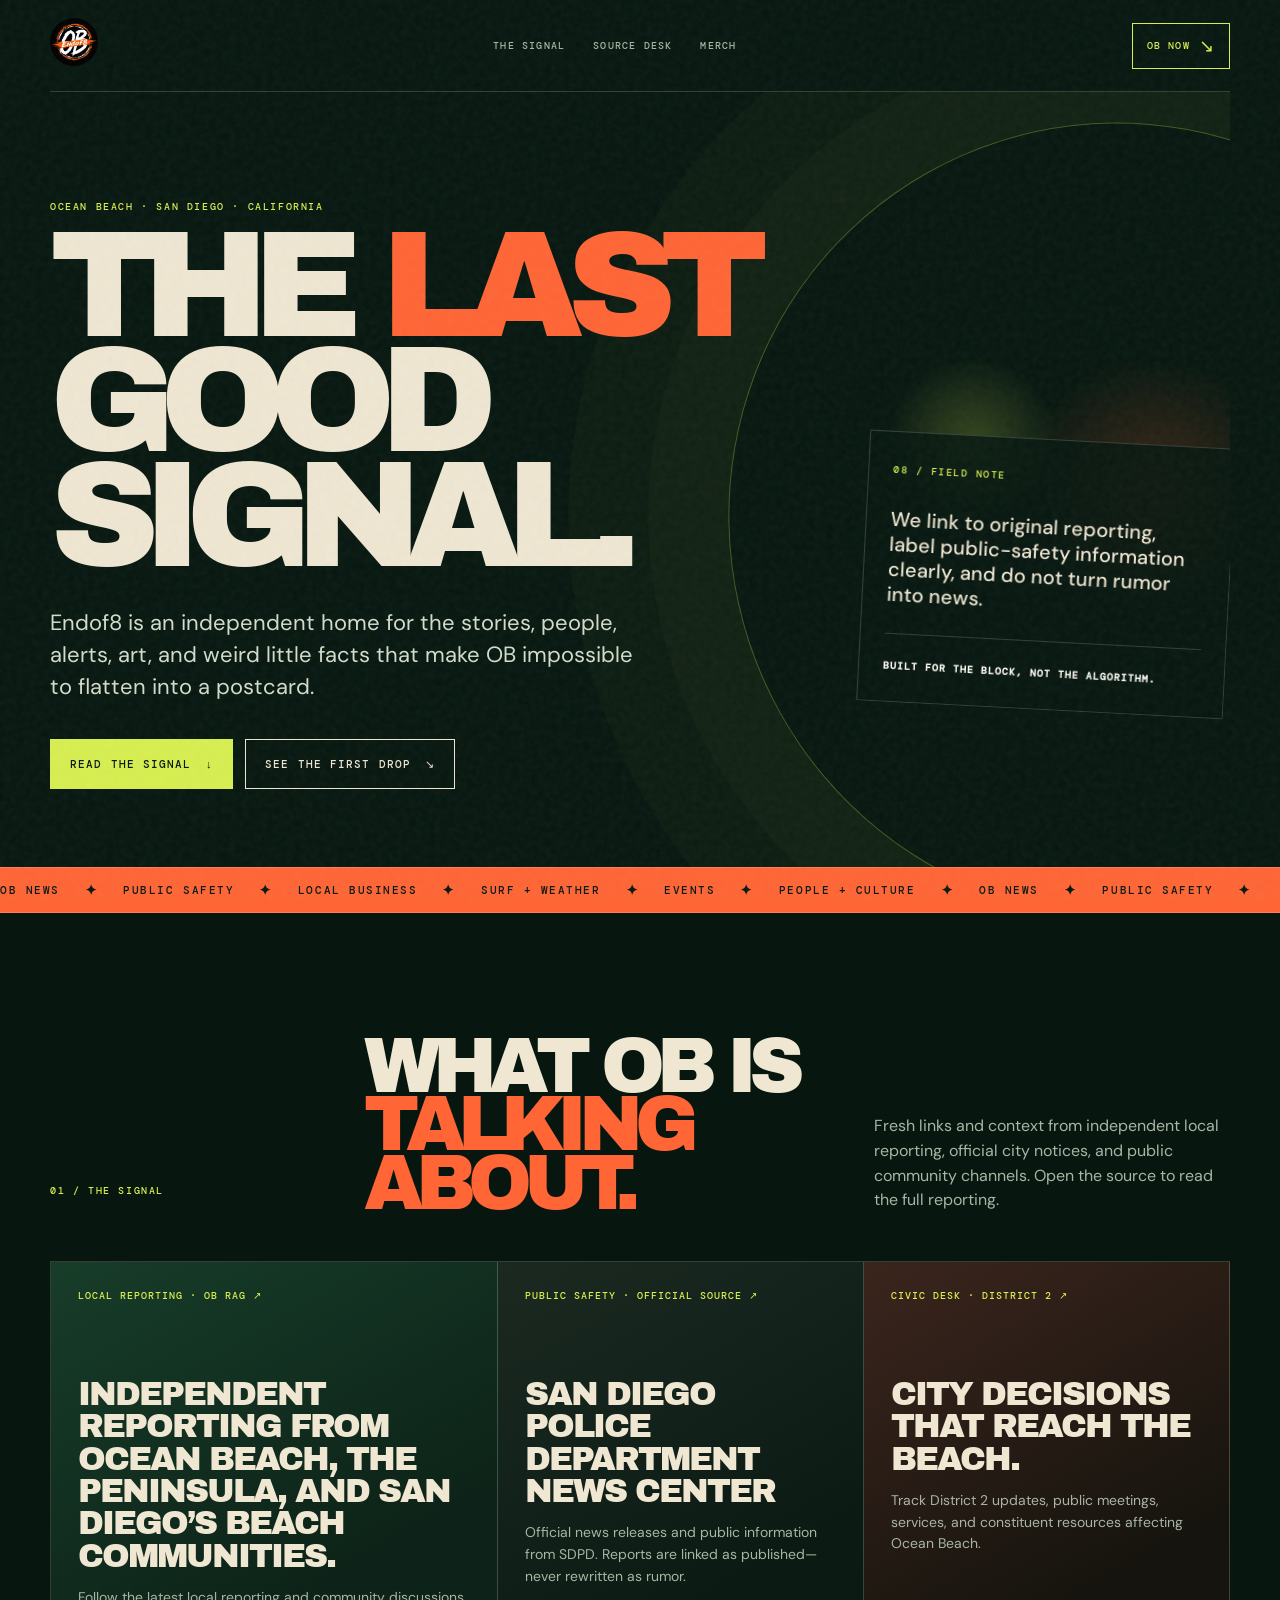
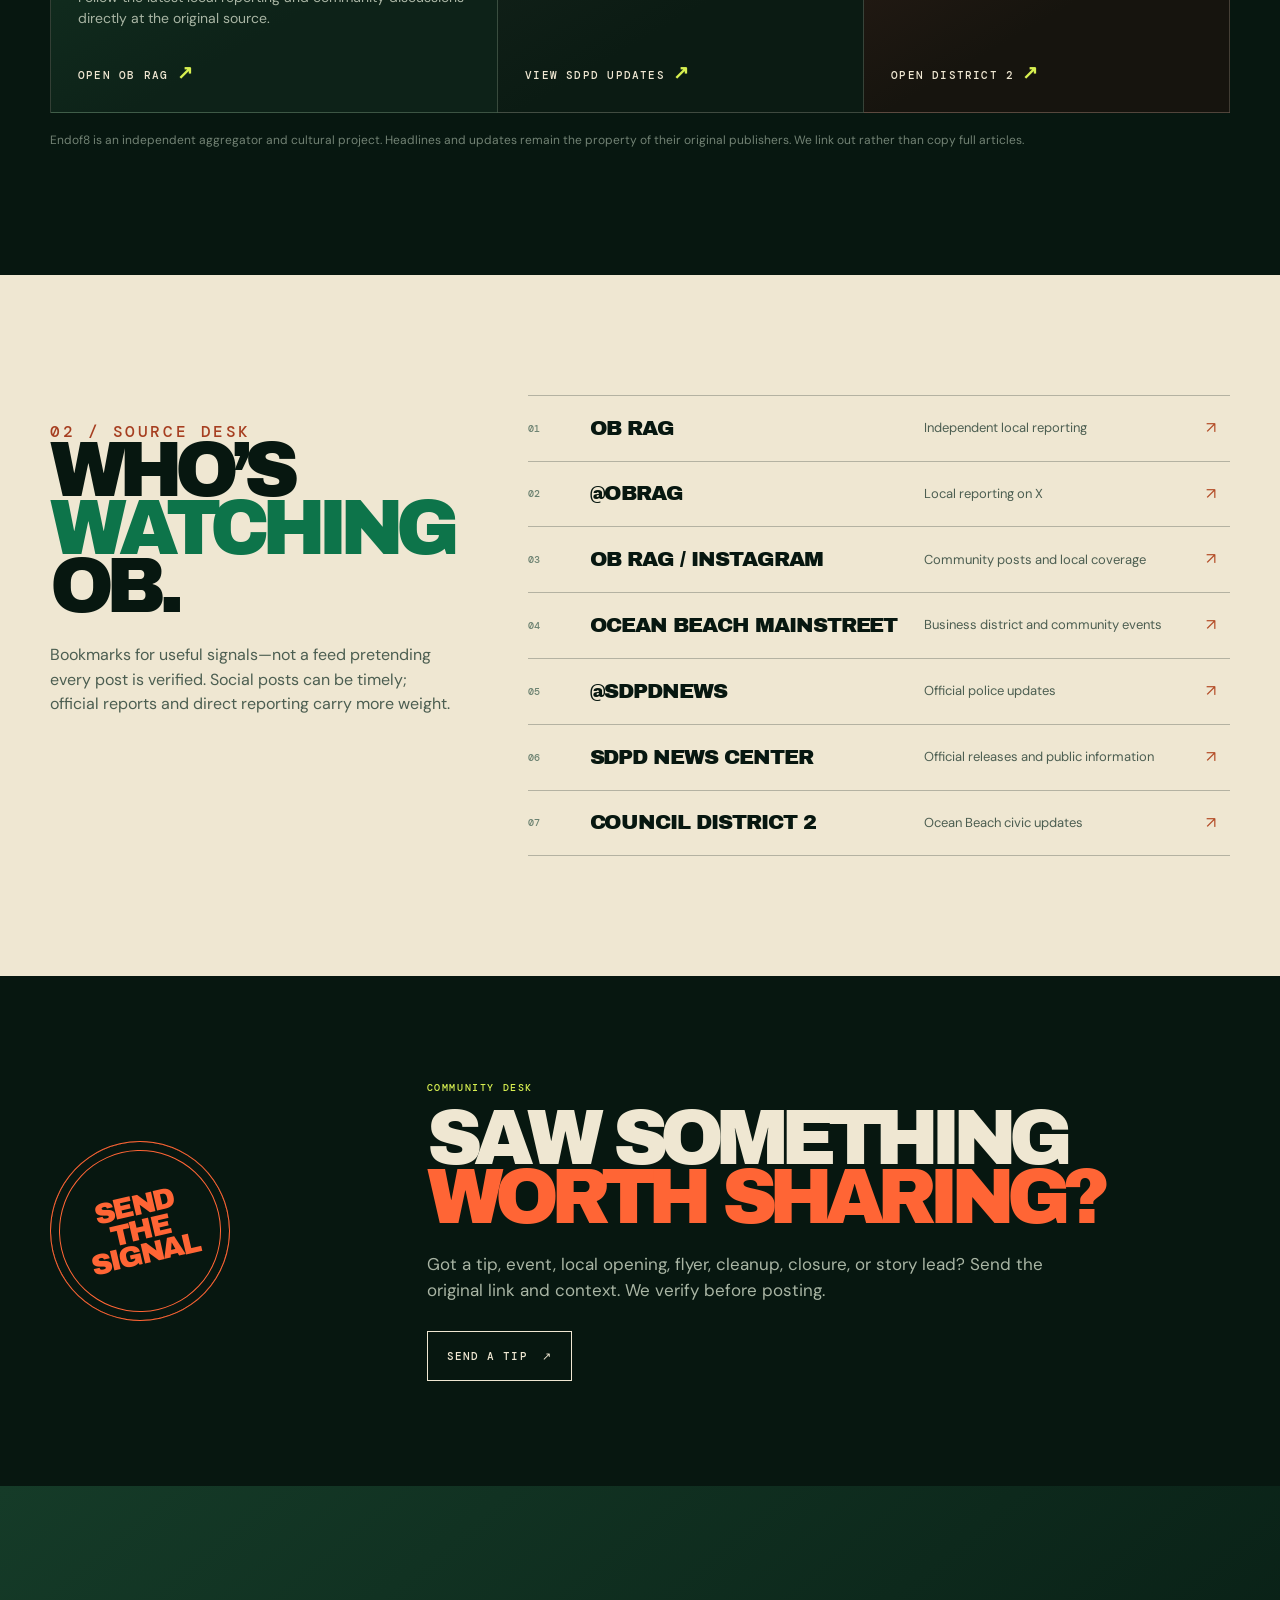
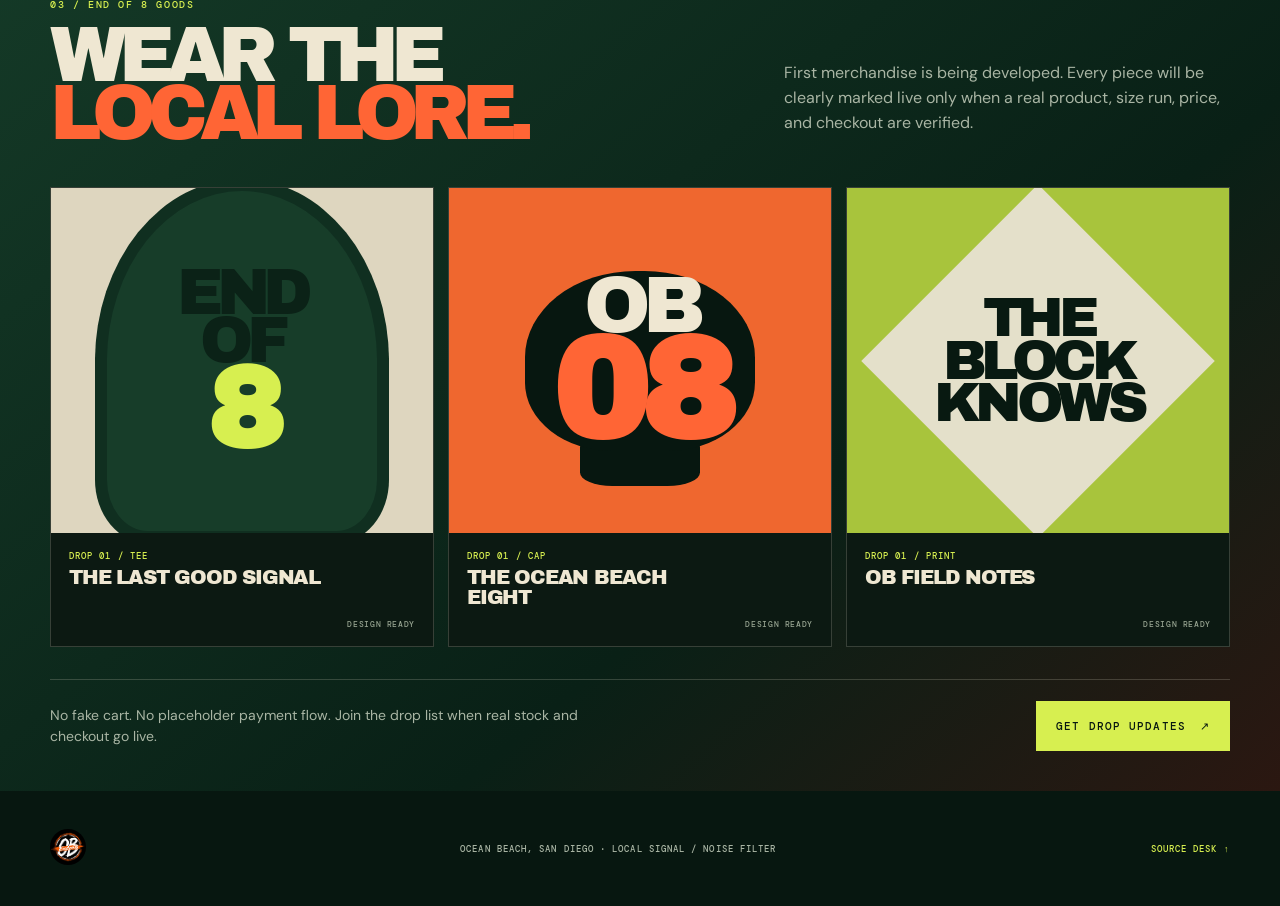
==== index.html @ 1f66ff16 "Add Endof8 logo to header and footer" ====
<!doctype html>
<html lang="en">
<head>
  <meta charset="utf-8" />
  <meta name="viewport" content="width=device-width, initial-scale=1" />
  <meta name="theme-color" content="#071710" />
  <meta name="description" content="Endof8 is Ocean Beach, San Diego—local news, public-source updates, culture, and future merchandise." />
  <meta property="og:title" content="Endof8 — Ocean Beach, San Diego" />
  <meta property="og:description" content="Local signal from OB: news, public safety sources, culture, and merch." />
  <title>Endof8 — Ocean Beach, San Diego</title>
  <link rel="preconnect" href="https://fonts.googleapis.com" />
  <link rel="preconnect" href="https://fonts.gstatic.com" crossorigin />
  <link href="https://fonts.googleapis.com/css2?family=Archivo+Black&family=DM+Mono:wght@400;500&family=DM+Sans:opsz,wght@9..40,400;9..40,500;9..40,700&family=Permanent+Marker&display=swap" rel="stylesheet" />
  <link rel="stylesheet" href="styles.css" />
</head>
<body>
  <div class="grain" aria-hidden="true"></div>
  <header class="site-header shell">
    <a class="wordmark" href="#top" aria-label="Endof8 home"><img src="assets/endof8-logo.jpg" alt="Endof8 — OB" class="header-logo" /></a>
    <nav aria-label="Primary navigation">
      <a href="#signal">The signal</a>
      <a href="#sources">Source desk</a>
      <a href="#store">Merch</a>
    </nav>
    <a class="menu-cta" href="#sources">OB NOW <i>↘</i></a>
  </header>

  <main id="top">
    <section class="hero shell">
      <div class="hero-copy">
        <p class="eyebrow">OCEAN BEACH · SAN DIEGO · CALIFORNIA</p>
        <h1>THE <em>LAST</em><br />GOOD<br />SIGNAL.</h1>
        <p class="hero-lede">Endof8 is an independent home for the stories, people, alerts, art, and weird little facts that make OB impossible to flatten into a postcard.</p>
        <div class="hero-actions">
          <a class="button button--solid" href="#signal">Read the signal <span>↓</span></a>
          <a class="button" href="#store">See the first drop <span>↘</span></a>
        </div>
      </div>
      <aside class="hero-note" aria-label="Endof8 editorial promise">
        <span class="note-number">08 / FIELD NOTE</span>
        <p>We link to original reporting, label public-safety information clearly, and do not turn rumor into news.</p>
        <span class="note-rule"></span>
        <small>BUILT FOR THE BLOCK, NOT THE ALGORITHM.</small>
      </aside>
    </section>

    <section class="ticker" aria-label="Topics Endof8 follows">
      <div class="ticker-track"><span>OB NEWS</span><b>✦</b><span>PUBLIC SAFETY</span><b>✦</b><span>LOCAL BUSINESS</span><b>✦</b><span>SURF + WEATHER</span><b>✦</b><span>EVENTS</span><b>✦</b><span>PEOPLE + CULTURE</span><b>✦</b><span>OB NEWS</span><b>✦</b><span>PUBLIC SAFETY</span><b>✦</b></div>
    </section>

    <section class="shell section section--signal" id="signal">
      <div class="section-intro">
        <p class="eyebrow">01 / THE SIGNAL</p>
        <h2>WHAT OB IS<br /><em>TALKING ABOUT.</em></h2>
        <p>Fresh links and context from independent local reporting, official city notices, and public community channels. Open the source to read the full reporting.</p>
      </div>
      <div class="story-grid">
        <a class="story story--lead" href="https://obrag.org" target="_blank" rel="noreferrer">
          <span class="story-meta">LOCAL REPORTING · OB RAG ↗</span>
          <h3>Independent reporting from Ocean Beach, the Peninsula, and San Diego’s beach communities.</h3>
          <p>Follow the latest local reporting and community discussions directly at the original source.</p>
          <span class="story-link">OPEN OB RAG <b>↗</b></span>
        </a>
        <a class="story story--official" href="https://www.sandiego.gov/police/news-center" target="_blank" rel="noreferrer">
          <span class="story-meta">PUBLIC SAFETY · OFFICIAL SOURCE ↗</span>
          <h3>San Diego Police Department News Center</h3>
          <p>Official news releases and public information from SDPD. Reports are linked as published—never rewritten as rumor.</p>
          <span class="story-link">VIEW SDPD UPDATES <b>↗</b></span>
        </a>
        <a class="story story--civic" href="https://www.sandiego.gov/citycouncil/cd2" target="_blank" rel="noreferrer">
          <span class="story-meta">CIVIC DESK · DISTRICT 2 ↗</span>
          <h3>City decisions that reach the beach.</h3>
          <p>Track District 2 updates, public meetings, services, and constituent resources affecting Ocean Beach.</p>
          <span class="story-link">OPEN DISTRICT 2 <b>↗</b></span>
        </a>
      </div>
      <p class="source-disclaimer">Endof8 is an independent aggregator and cultural project. Headlines and updates remain the property of their original publishers. We link out rather than copy full articles.</p>
    </section>

    <section class="source-desk" id="sources">
      <div class="shell source-layout">
        <div class="source-heading">
          <p class="eyebrow">02 / SOURCE DESK</p>
          <h2>WHO’S<br /><em>WATCHING</em><br />OB.</h2>
          <p>Bookmarks for useful signals—not a feed pretending every post is verified. Social posts can be timely; official reports and direct reporting carry more weight.</p>
        </div>
        <div class="source-list">
          <a href="https://obrag.org" target="_blank" rel="noreferrer"><span>01</span><strong>OB RAG</strong><small>Independent local reporting</small><i>↗</i></a>
          <a href="https://x.com/OBRag" target="_blank" rel="noreferrer"><span>02</span><strong>@OBRAG</strong><small>Local reporting on X</small><i>↗</i></a>
          <a href="https://www.instagram.com/obrag/" target="_blank" rel="noreferrer"><span>03</span><strong>OB RAG / INSTAGRAM</strong><small>Community posts and local coverage</small><i>↗</i></a>
          <a href="https://www.instagram.com/oceanbeachmainstreet/" target="_blank" rel="noreferrer"><span>04</span><strong>OCEAN BEACH MAINSTREET</strong><small>Business district and community events</small><i>↗</i></a>
          <a href="https://x.com/SDPDNews" target="_blank" rel="noreferrer"><span>05</span><strong>@SDPDNEWS</strong><small>Official police updates</small><i>↗</i></a>
          <a href="https://www.sandiego.gov/police/news-center" target="_blank" rel="noreferrer"><span>06</span><strong>SDPD NEWS CENTER</strong><small>Official releases and public information</small><i>↗</i></a>
          <a href="https://www.sandiego.gov/citycouncil/cd2" target="_blank" rel="noreferrer"><span>07</span><strong>COUNCIL DISTRICT 2</strong><small>Ocean Beach civic updates</small><i>↗</i></a>
        </div>
      </div>
    </section>

    <section class="shell section submit-section">
      <div class="submit-stamp">SEND<br />THE<br />SIGNAL</div>
      <div>
        <p class="eyebrow">COMMUNITY DESK</p>
        <h2>SAW SOMETHING<br /><em>WORTH SHARING?</em></h2>
        <p>Got a tip, event, local opening, flyer, cleanup, closure, or story lead? Send the original link and context. We verify before posting.</p>
        <a class="button" href="mailto:endof8@xcalitoy.com?subject=Endof8%20OB%20tip">SEND A TIP <span>↗</span></a>
      </div>
    </section>

    <section class="store" id="store">
      <div class="shell">
        <div class="store-head">
          <div><p class="eyebrow">03 / END OF 8 GOODS</p><h2>WEAR THE<br /><em>LOCAL LORE.</em></h2></div>
          <p>First merchandise is being developed. Every piece will be clearly marked live only when a real product, size run, price, and checkout are verified.</p>
        </div>
        <div class="product-grid">
          <article class="product product--shirt"><div class="product-art"><span>END<br />OF<br /><b>8</b></span></div><div class="product-copy"><div><p>DROP 01 / TEE</p><h3>THE LAST GOOD SIGNAL</h3></div><span>DESIGN READY</span></div></article>
          <article class="product product--cap"><div class="product-art"><span>OB<br /><b>08</b></span></div><div class="product-copy"><div><p>DROP 01 / CAP</p><h3>THE OCEAN BEACH EIGHT</h3></div><span>DESIGN READY</span></div></article>
          <article class="product product--print"><div class="product-art"><span>THE<br />BLOCK<br />KNOWS</span></div><div class="product-copy"><div><p>DROP 01 / PRINT</p><h3>OB FIELD NOTES</h3></div><span>DESIGN READY</span></div></article>
        </div>
        <div class="store-foot"><p>No fake cart. No placeholder payment flow. Join the drop list when real stock and checkout go live.</p><a class="button button--solid" href="mailto:endof8@xcalitoy.com?subject=Endof8%20drop%20list">GET DROP UPDATES <span>↗</span></a></div>
      </div>
    </section>
  </main>

  <footer class="shell footer"><a class="wordmark" href="#top"><img src="assets/endof8-logo.jpg" alt="Endof8" class="footer-logo" /></a><p>OCEAN BEACH, SAN DIEGO · LOCAL SIGNAL / NOISE FILTER</p><a href="#sources">SOURCE DESK ↑</a></footer>
</body>
</html>
---- styles.css ----
:root{--ink:#071710;--deep:#0b241a;--pine:#133b28;--paper:#efe7d2;--muted:#a9b5a4;--acid:#d7ef50;--orange:#ff6535;--line:rgba(239,231,210,.19);--display:'Archivo Black',sans-serif;--sans:'DM Sans',sans-serif;--mono:'DM Mono',monospace}*{box-sizing:border-box}html{scroll-behavior:smooth;overflow-x:hidden}body{margin:0;color:var(--paper);background:var(--ink);font:16px/1.55 var(--sans);overflow-x:hidden}.grain{position:fixed;z-index:20;inset:0;pointer-events:none;opacity:.12;background-image:url("data:image/svg+xml,%3Csvg viewBox='0 0 180 180' xmlns='http://www.w3.org/2000/svg'%3E%3Cfilter id='n'%3E%3CfeTurbulence type='fractalNoise' baseFrequency='.78' numOctaves='3' stitchTiles='stitch'/%3E%3C/filter%3E%3Crect width='100%25' height='100%25' filter='url(%23n)' opacity='.45'/%3E%3C/svg%3E")}.shell{width:min(1180px,calc(100% - 48px));margin-inline:auto}.site-header{height:92px;display:flex;align-items:center;justify-content:space-between;border-bottom:1px solid var(--line);position:relative;z-index:1}.header-logo{height:48px;width:auto;border-radius:50%}.footer-logo{height:36px;width:auto;border-radius:50%}.site-header nav{display:flex;gap:28px}.site-header nav a,.menu-cta{font:500 10px var(--mono);letter-spacing:.12em;text-transform:uppercase;color:var(--muted);text-decoration:none}.site-header nav a:hover{color:var(--acid)}.menu-cta{display:inline-flex;gap:9px;align-items:center;padding:11px 14px;border:1px solid var(--acid);color:var(--acid)}.menu-cta i{font-style:normal;font-size:1.1rem}.hero{min-height:650px;display:grid;grid-template-columns:1.35fr .65fr;gap:52px;align-items:end;padding:108px 0 78px;position:relative;overflow:hidden}.hero:before{content:'';position:absolute;right:-22vw;top:30px;width:61vw;height:62vw;max-width:800px;max-height:800px;border:1px solid rgba(215,239,80,.3);border-radius:50%;box-shadow:0 0 0 80px rgba(215,239,80,.025),0 0 0 160px rgba(215,239,80,.02);background:radial-gradient(circle at 35% 35%,rgba(215,239,80,.22),transparent 12%),radial-gradient(circle at 55% 48%,rgba(255,101,53,.22),transparent 23%);transform:rotate(-18deg)}.hero-copy,.hero-note{position:relative;z-index:1}.eyebrow{margin:0 0 16px;color:var(--acid);font:500 10px var(--mono);letter-spacing:.16em;text-transform:uppercase}.hero h1,.section h2,.source-heading h2,.store h2{margin:0;font:400 clamp(5rem,11.8vw,10.8rem)/.76 var(--display);letter-spacing:-.105em;text-transform:uppercase}.hero h1 em,.section h2 em,.source-heading h2 em,.store h2 em{color:var(--orange);font-style:normal}.hero-lede{max-width:610px;margin:34px 0 0;color:#d3ddcc;font-size:clamp(18px,2vw,22px);line-height:1.45}.hero-actions{display:flex;gap:12px;flex-wrap:wrap;margin-top:36px}.button{display:inline-flex;align-items:center;justify-content:center;gap:14px;min-height:50px;padding:0 19px;border:1px solid var(--paper);color:var(--paper);font:500 11px var(--mono);letter-spacing:.1em;text-decoration:none;text-transform:uppercase;transition:.2s}.button:hover{border-color:var(--acid);color:var(--acid);transform:translateY(-2px)}.button--solid{background:var(--acid);color:var(--ink);border-color:var(--acid)}.button--solid:hover{color:var(--ink);background:#e9ff72}.hero-note{align-self:center;margin-top:160px;padding:24px;border:1px solid var(--line);background:rgba(7,23,16,.85);backdrop-filter:blur(6px);transform:rotate(3deg)}.note-number{color:var(--acid);font:500 10px var(--mono);letter-spacing:.15em}.hero-note p{font:500 20px/1.25 var(--sans);margin:26px 0}.note-rule{display:block;height:1px;background:var(--line);margin:18px 0}.hero-note small{font:700 10px/1.35 var(--mono);color:#fffdf5;letter-spacing:.1em}.ticker{border-top:1px solid var(--line);border-bottom:1px solid var(--line);overflow:hidden;background:var(--orange);color:var(--ink);white-space:nowrap}.ticker-track{display:inline-flex;align-items:center;gap:25px;min-width:max-content;padding:13px 0;font:500 11px var(--mono);letter-spacing:.14em;animation:slide 28s linear infinite}.ticker b{font-size:.9rem}@keyframes slide{to{transform:translateX(-25%)}}.section{padding:125px 0}.section-intro{display:grid;grid-template-columns:.8fr 1.35fr 1fr;gap:30px;align-items:end;margin-bottom:48px}.section h2,.source-heading h2,.store h2{font-size:clamp(3.2rem,6vw,6.2rem)}.section-intro>p:last-child,.source-heading>p,.store-head>p{color:var(--muted);margin:0;font-size:16px}.story-grid{display:grid;grid-template-columns:1.1fr .9fr .9fr;border-top:1px solid var(--line);border-left:1px solid var(--line)}.story{min-height:435px;display:flex;flex-direction:column;padding:27px;border-right:1px solid var(--line);border-bottom:1px solid var(--line);color:var(--paper);text-decoration:none;transition:.25s}.story:hover{background:#143525;transform:translateY(-4px)}.story--lead{background:linear-gradient(150deg,#173d29,#0d2218 70%)}.story--official{background:linear-gradient(150deg,#1b2921,#0b1b13 70%)}.story--civic{background:linear-gradient(150deg,#3b251d,#16140e 70%)}.story-meta{color:var(--acid);font:500 10px var(--mono);letter-spacing:.1em}.story h3{max-width:425px;margin:76px 0 15px;font:400 clamp(1.65rem,2.6vw,2.45rem)/.97 var(--display);letter-spacing:-.06em;text-transform:uppercase}.story p{margin:0;color:var(--muted);font-size:14px}.story-link{margin-top:auto;padding-top:30px;color:var(--paper);font:500 11px var(--mono);letter-spacing:.11em}.story-link b{color:var(--acid);font-size:1.2rem}.source-disclaimer{margin:18px 0 0;color:#728274;font-size:12px}.source-desk{padding:120px 0;background:var(--paper);color:var(--ink)}.source-layout{display:grid;grid-template-columns:.72fr 1.28fr;gap:76px}.source-heading .eyebrow{color:#a63e20}.source-heading h2 em{color:#0d744a}.source-heading>p{color:#4c5e51;margin-top:26px}.source-list{border-top:1px solid rgba(7,23,16,.25)}.source-list a{display:grid;grid-template-columns:46px 1.2fr 1fr 24px;gap:16px;align-items:center;padding:20px 0;border-bottom:1px solid rgba(7,23,16,.25);color:var(--ink);text-decoration:none;transition:.2s}.source-list a:hover{padding-inline:11px;background:#dceeb6}.source-list span{font:500 10px var(--mono);color:#6c8271}.source-list strong{font:400 21px/1 var(--display);letter-spacing:-.05em}.source-list small{color:#4c5e51;font-size:13px}.source-list i{font-style:normal;color:#b34c27}.submit-section{display:grid;grid-template-columns:.55fr 1.45fr;gap:72px;align-items:center;padding-block:105px}.submit-stamp{width:180px;height:180px;border:1px solid var(--orange);border-radius:50%;display:grid;place-items:center;text-align:center;color:var(--orange);font:400 29px/.85 var(--display);letter-spacing:-.07em;transform:rotate(-13deg);box-shadow:inset 0 0 0 8px var(--ink),inset 0 0 0 9px var(--orange)}.submit-section h2{margin-bottom:24px}.submit-section>div:last-child>p:not(.eyebrow){max-width:620px;color:var(--muted);font-size:17px;margin:0 0 27px}.store{padding:112px 0 40px;background:linear-gradient(140deg,#153b28,#092016 65%,#2b1711)}.store-head{display:grid;grid-template-columns:1.1fr .75fr;align-items:end;gap:80px;margin-bottom:44px}.store-head>p{padding-bottom:8px}.product-grid{display:grid;grid-template-columns:repeat(3,1fr);gap:14px}.product{min-width:0;background:#0c1912;border:1px solid var(--line)}.product-art{height:345px;display:grid;place-items:center;text-align:center;overflow:hidden;background:#ded6bf;color:#0b2217;font:400 clamp(2.4rem,5vw,4.8rem)/.76 var(--display);letter-spacing:-.1em;position:relative}.product-art:before{content:'';position:absolute;width:270px;height:340px;border-radius:50% 50% 15% 15%;background:#173d29;box-shadow:0 0 0 12px #102f20}.product-art span{z-index:1;position:relative}.product-art b{color:var(--acid);font-size:1.8em}.product--cap .product-art{background:#ef672f;color:var(--paper);font-size:5rem}.product--cap .product-art:before{width:230px;height:180px;border-radius:48% 48% 38% 38%;background:#071710;box-shadow:0 90px 0 -55px #071710}.product--cap .product-art b{color:var(--orange)}.product--print .product-art{background:#a8c43c;color:#081911;font-size:3.5rem}.product--print .product-art:before{width:250px;height:250px;border-radius:0;transform:rotate(45deg);background:#e4e0ca;box-shadow:none}.product-copy{min-height:113px;padding:17px 18px;display:flex;justify-content:space-between;gap:15px}.product-copy p{margin:0 0 6px;color:var(--acid);font:500 9px var(--mono);letter-spacing:.12em}.product-copy h3{margin:0;font:400 20px/.98 var(--display);letter-spacing:-.06em}.product-copy>span{flex:0 0 auto;align-self:end;color:#97a491;font:500 8px var(--mono);letter-spacing:.08em}.store-foot{display:flex;justify-content:space-between;gap:30px;align-items:center;margin-top:32px;padding:21px 0 0;border-top:1px solid var(--line)}.store-foot p{max-width:560px;margin:0;color:var(--muted);font-size:14px}.footer{display:flex;justify-content:space-between;align-items:center;gap:20px;padding:38px 0;color:var(--muted);font:500 9px var(--mono);letter-spacing:.12em}.footer>p{margin:0;text-align:center}.footer>a:last-child{color:var(--acid);text-decoration:none}@media(max-width:800px){.shell{width:min(100% - 30px,1180px)}.site-header{height:72px}.site-header nav{display:none}.hero{grid-template-columns:1fr;min-height:690px;padding:76px 0 55px}.hero:before{width:105vw;height:105vw;right:-50vw;top:30px}.hero h1{font-size:clamp(4.4rem,20.5vw,7rem)}.hero-note{max-width:310px;justify-self:end;margin-top:0}.section{padding:78px 0}.section-intro,.source-layout,.submit-section,.store-head{grid-template-columns:1fr;gap:22px}.section-intro h2{order:1}.section-intro .eyebrow{order:0}.section-intro>p:last-child{order:2}.story-grid,.product-grid{grid-template-columns:1fr}.story{min-height:290px}.story h3{margin-top:55px}.source-desk{padding:78px 0}.source-list a{grid-template-columns:28px 1fr 18px;gap:10px}.source-list small{grid-column:2;font-size:12px}.source-list i{grid-column:3;grid-row:1 / span 2}.submit-section{padding-block:75px}.submit-stamp{width:132px;height:132px;font-size:22px}.store{padding-top:76px}.product-art{height:300px}.store-foot,.footer{align-items:flex-start;flex-direction:column}.footer>p{text-align:left}.ticker-track{animation-duration:22s}}
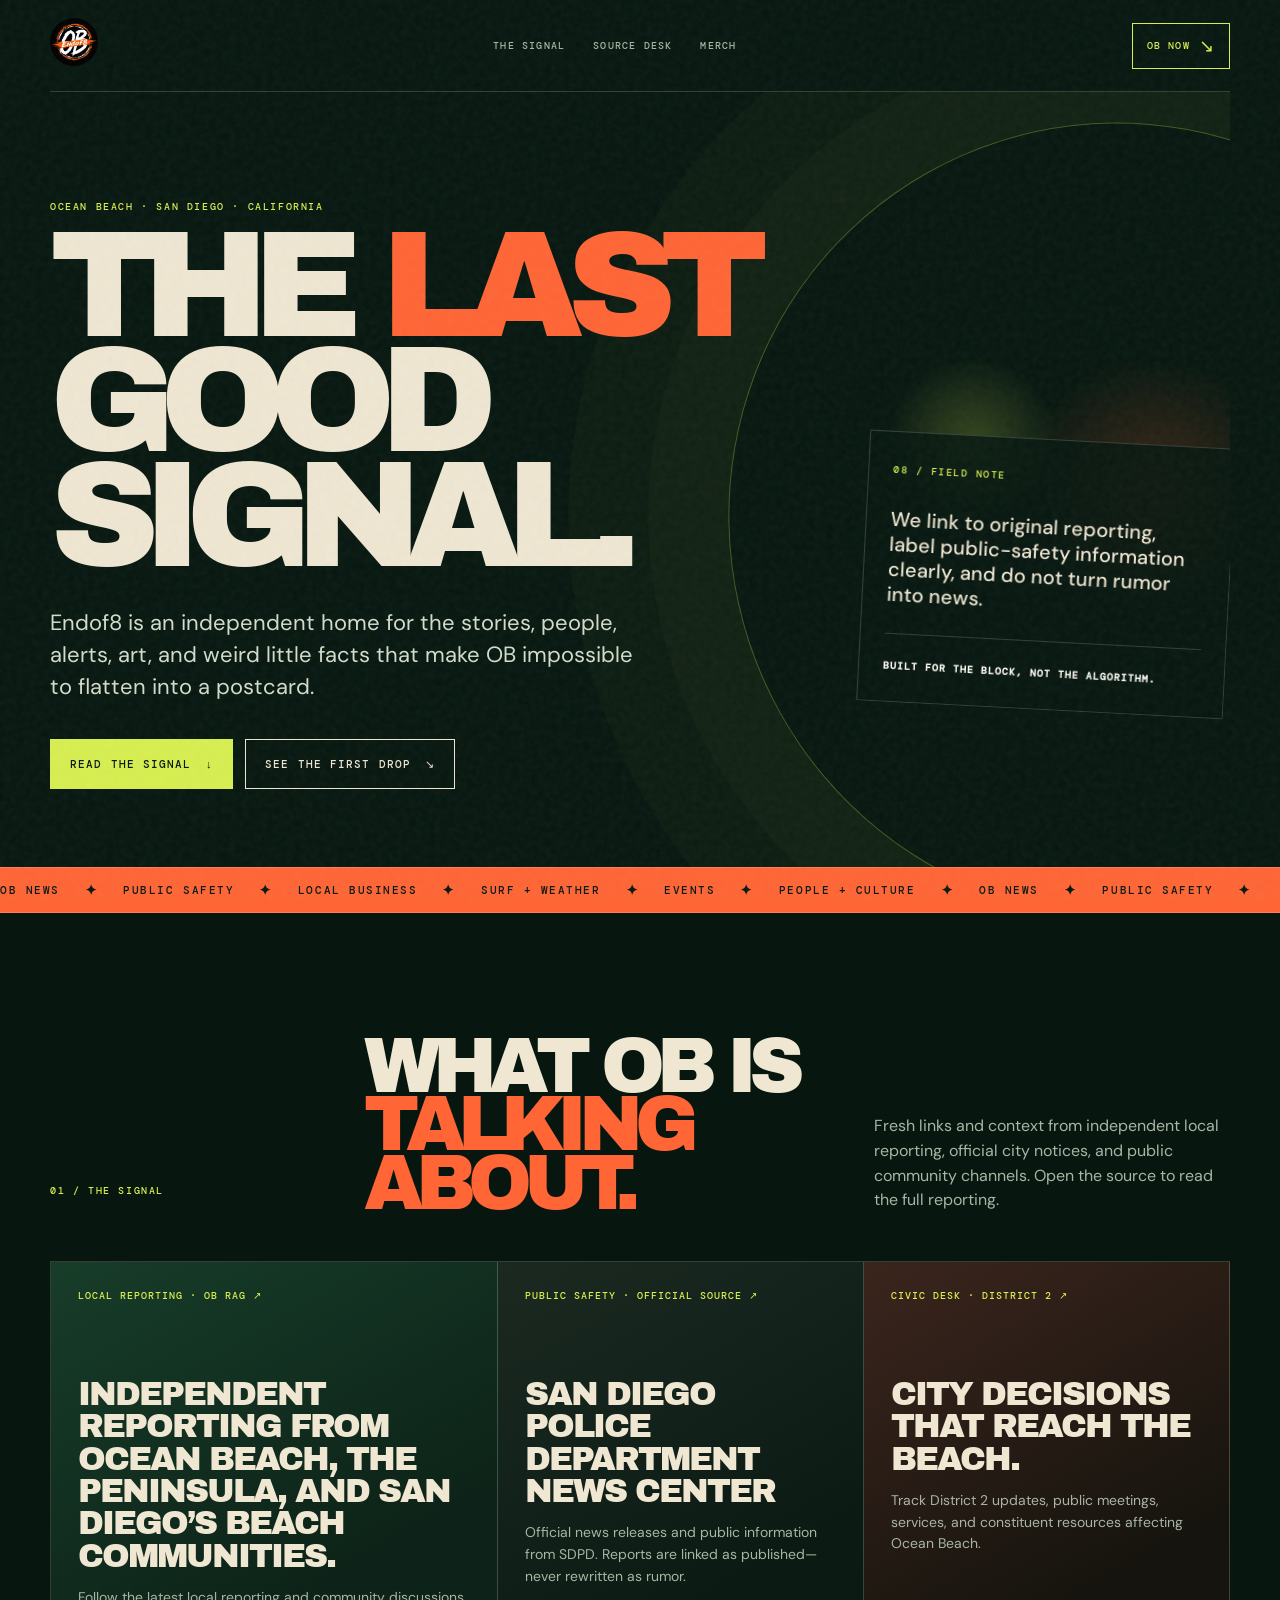
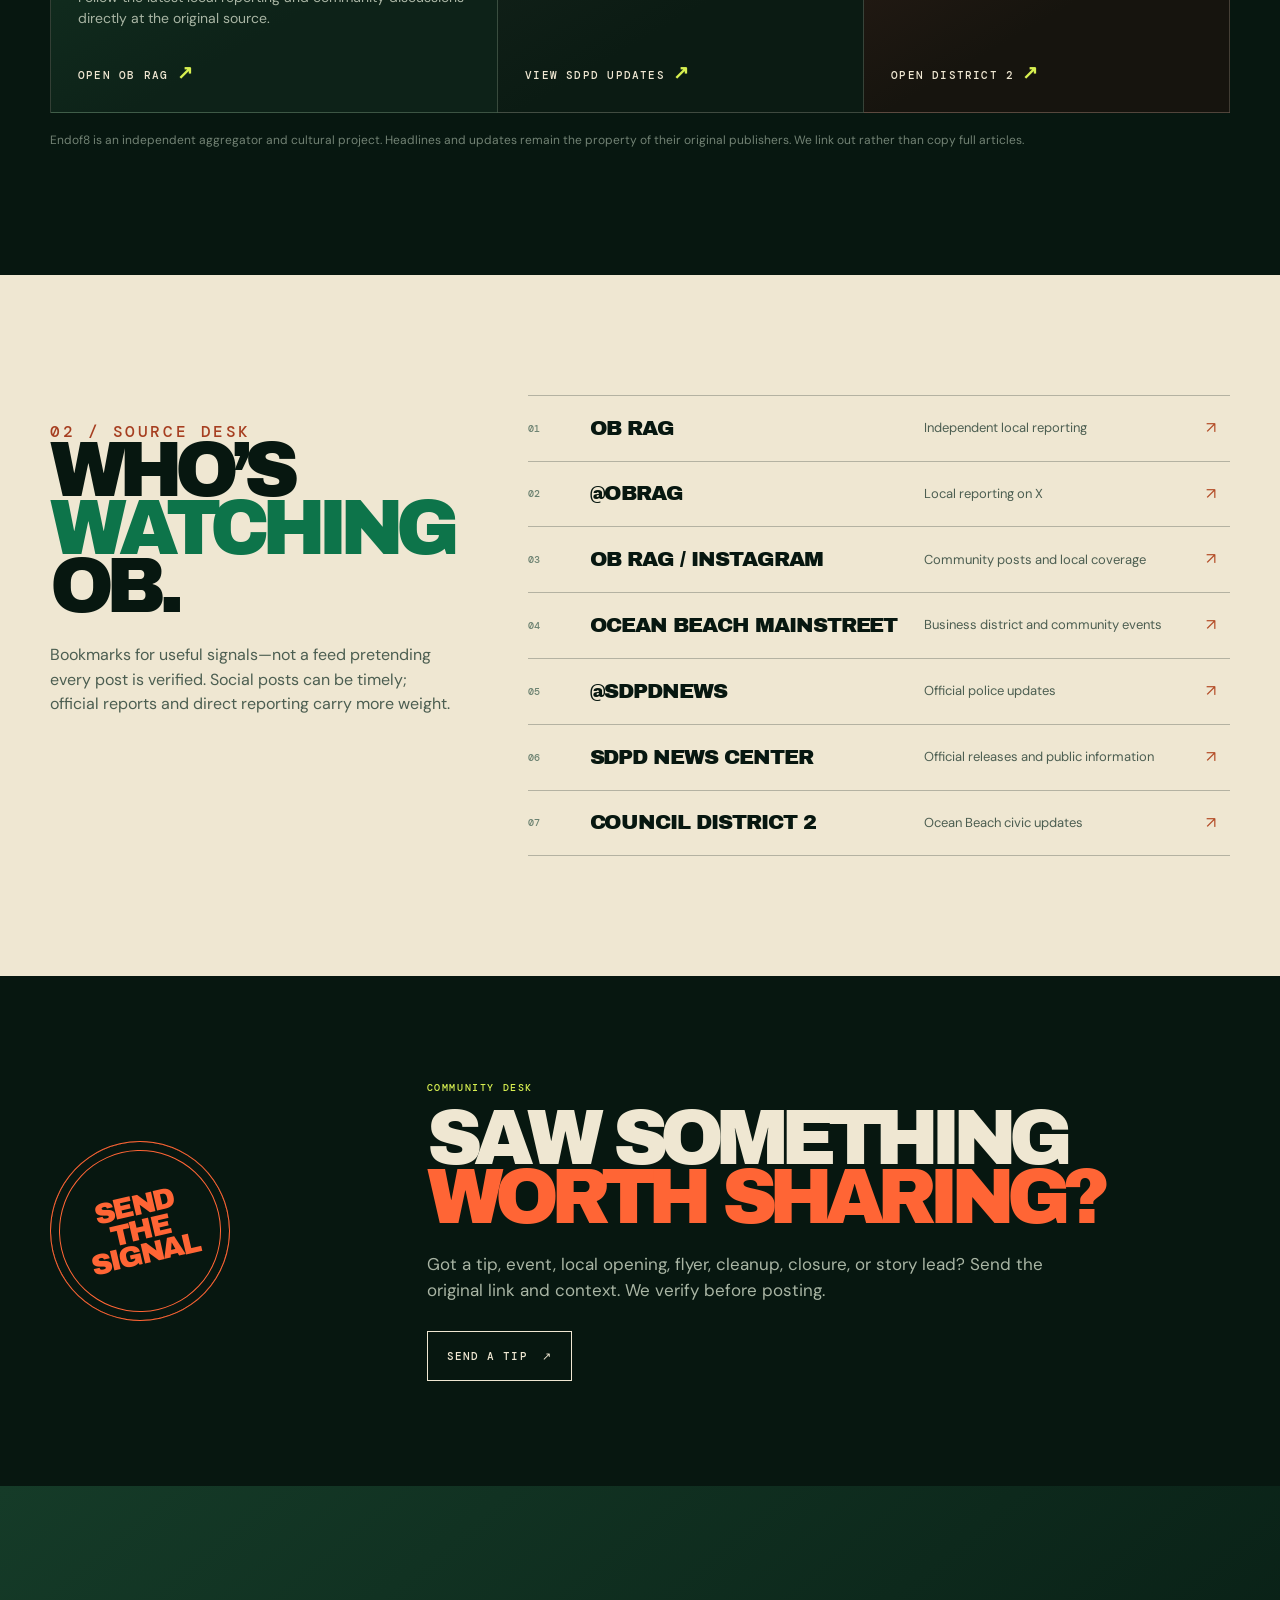
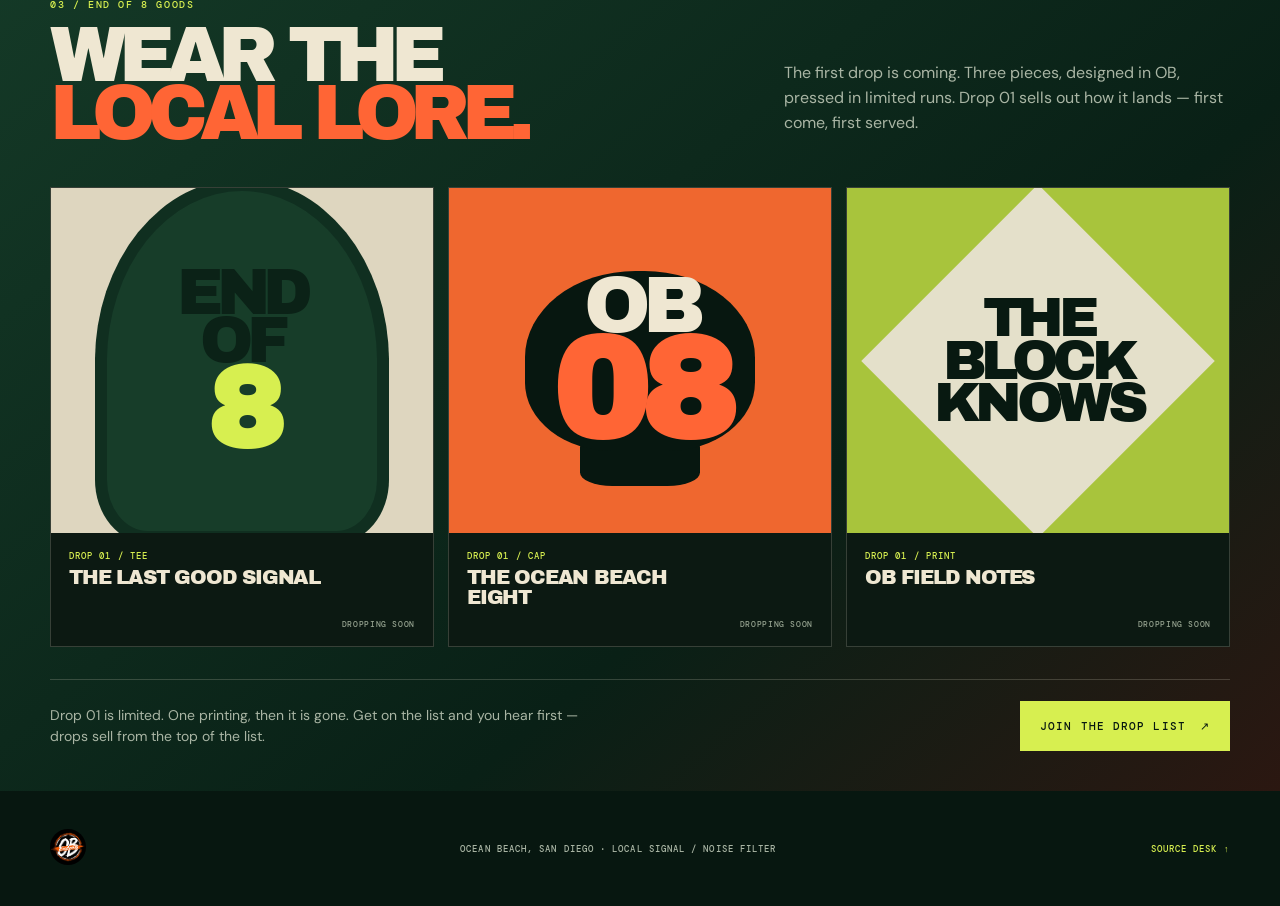
==== commit 661e437b: "Store copy: drop the apologetic placeholder lines — confident drop framing ('DROPPING SOON', limited" ====
--- a/index.html
+++ b/index.html
@@ -16,7 +16,7 @@
 <body>
   <div class="grain" aria-hidden="true"></div>
   <header class="site-header shell">
-    <a class="wordmark" href="#top" aria-label="Endof8 home"><img src="assets/endof8-logo.jpg" alt="Endof8 — OB" class="header-logo" /></a>
+    <a class="wordmark" href="#top" aria-label="Endof8 home"><img src="endof8-logo.jpg" alt="Endof8 — OB" class="header-logo" /></a>
     <nav aria-label="Primary navigation">
       <a href="#signal">The signal</a>
       <a href="#sources">Source desk</a>
@@ -110,18 +110,18 @@
       <div class="shell">
         <div class="store-head">
           <div><p class="eyebrow">03 / END OF 8 GOODS</p><h2>WEAR THE<br /><em>LOCAL LORE.</em></h2></div>
-          <p>First merchandise is being developed. Every piece will be clearly marked live only when a real product, size run, price, and checkout are verified.</p>
+          <p>The first drop is coming. Three pieces, designed in OB, pressed in limited runs. Drop 01 sells out how it lands — first come, first served.</p>
         </div>
         <div class="product-grid">
-          <article class="product product--shirt"><div class="product-art"><span>END<br />OF<br /><b>8</b></span></div><div class="product-copy"><div><p>DROP 01 / TEE</p><h3>THE LAST GOOD SIGNAL</h3></div><span>DESIGN READY</span></div></article>
-          <article class="product product--cap"><div class="product-art"><span>OB<br /><b>08</b></span></div><div class="product-copy"><div><p>DROP 01 / CAP</p><h3>THE OCEAN BEACH EIGHT</h3></div><span>DESIGN READY</span></div></article>
-          <article class="product product--print"><div class="product-art"><span>THE<br />BLOCK<br />KNOWS</span></div><div class="product-copy"><div><p>DROP 01 / PRINT</p><h3>OB FIELD NOTES</h3></div><span>DESIGN READY</span></div></article>
+          <article class="product product--shirt"><div class="product-art"><span>END<br />OF<br /><b>8</b></span></div><div class="product-copy"><div><p>DROP 01 / TEE</p><h3>THE LAST GOOD SIGNAL</h3></div><span>DROPPING SOON</span></div></article>
+          <article class="product product--cap"><div class="product-art"><span>OB<br /><b>08</b></span></div><div class="product-copy"><div><p>DROP 01 / CAP</p><h3>THE OCEAN BEACH EIGHT</h3></div><span>DROPPING SOON</span></div></article>
+          <article class="product product--print"><div class="product-art"><span>THE<br />BLOCK<br />KNOWS</span></div><div class="product-copy"><div><p>DROP 01 / PRINT</p><h3>OB FIELD NOTES</h3></div><span>DROPPING SOON</span></div></article>
         </div>
-        <div class="store-foot"><p>No fake cart. No placeholder payment flow. Join the drop list when real stock and checkout go live.</p><a class="button button--solid" href="mailto:endof8@xcalitoy.com?subject=Endof8%20drop%20list">GET DROP UPDATES <span>↗</span></a></div>
+        <div class="store-foot"><p>Drop 01 is limited. One printing, then it is gone. Get on the list and you hear first — drops sell from the top of the list.</p><a class="button button--solid" href="mailto:endof8@xcalitoy.com?subject=Endof8%20drop%20list">JOIN THE DROP LIST <span>↗</span></a></div>
       </div>
     </section>
   </main>
 
-  <footer class="shell footer"><a class="wordmark" href="#top"><img src="assets/endof8-logo.jpg" alt="Endof8" class="footer-logo" /></a><p>OCEAN BEACH, SAN DIEGO · LOCAL SIGNAL / NOISE FILTER</p><a href="#sources">SOURCE DESK ↑</a></footer>
+  <footer class="shell footer"><a class="wordmark" href="#top"><img src="endof8-logo.jpg" alt="Endof8" class="footer-logo" /></a><p>OCEAN BEACH, SAN DIEGO · LOCAL SIGNAL / NOISE FILTER</p><a href="#sources">SOURCE DESK ↑</a></footer>
 </body>
 </html>
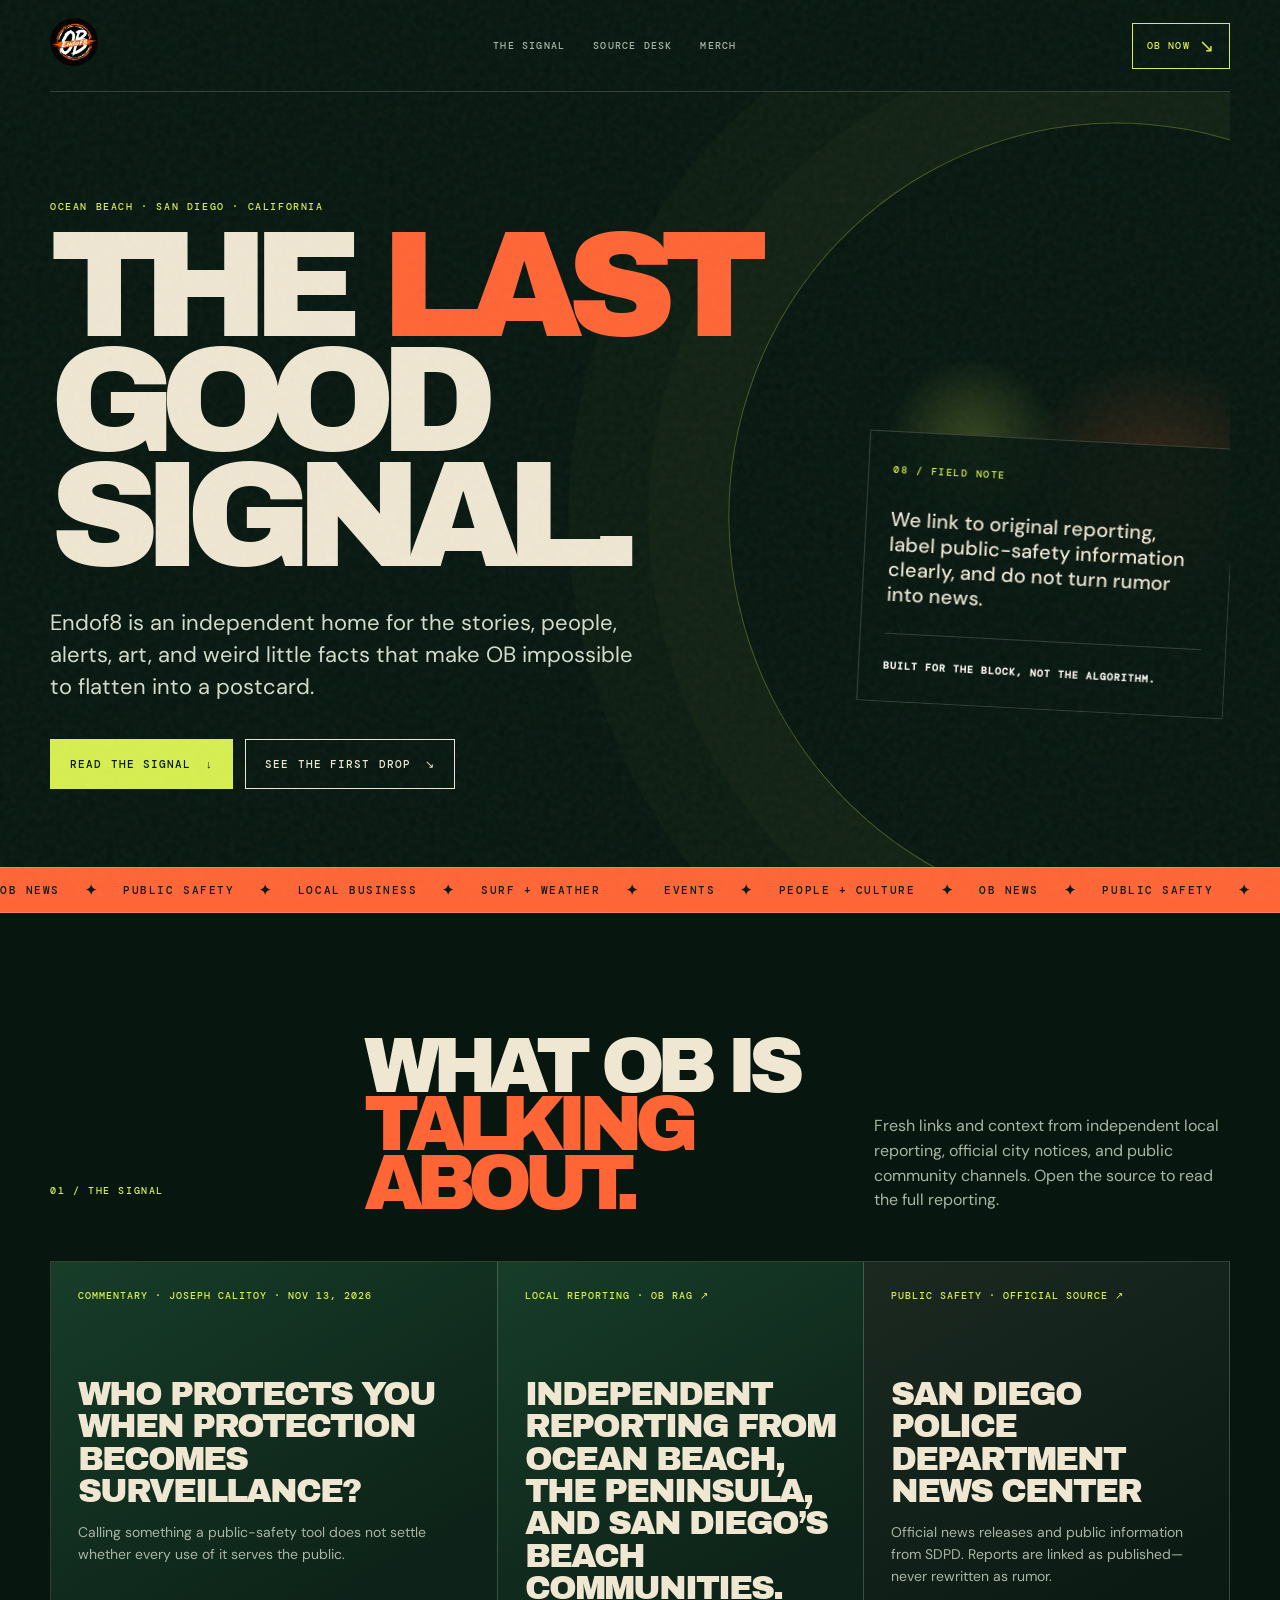
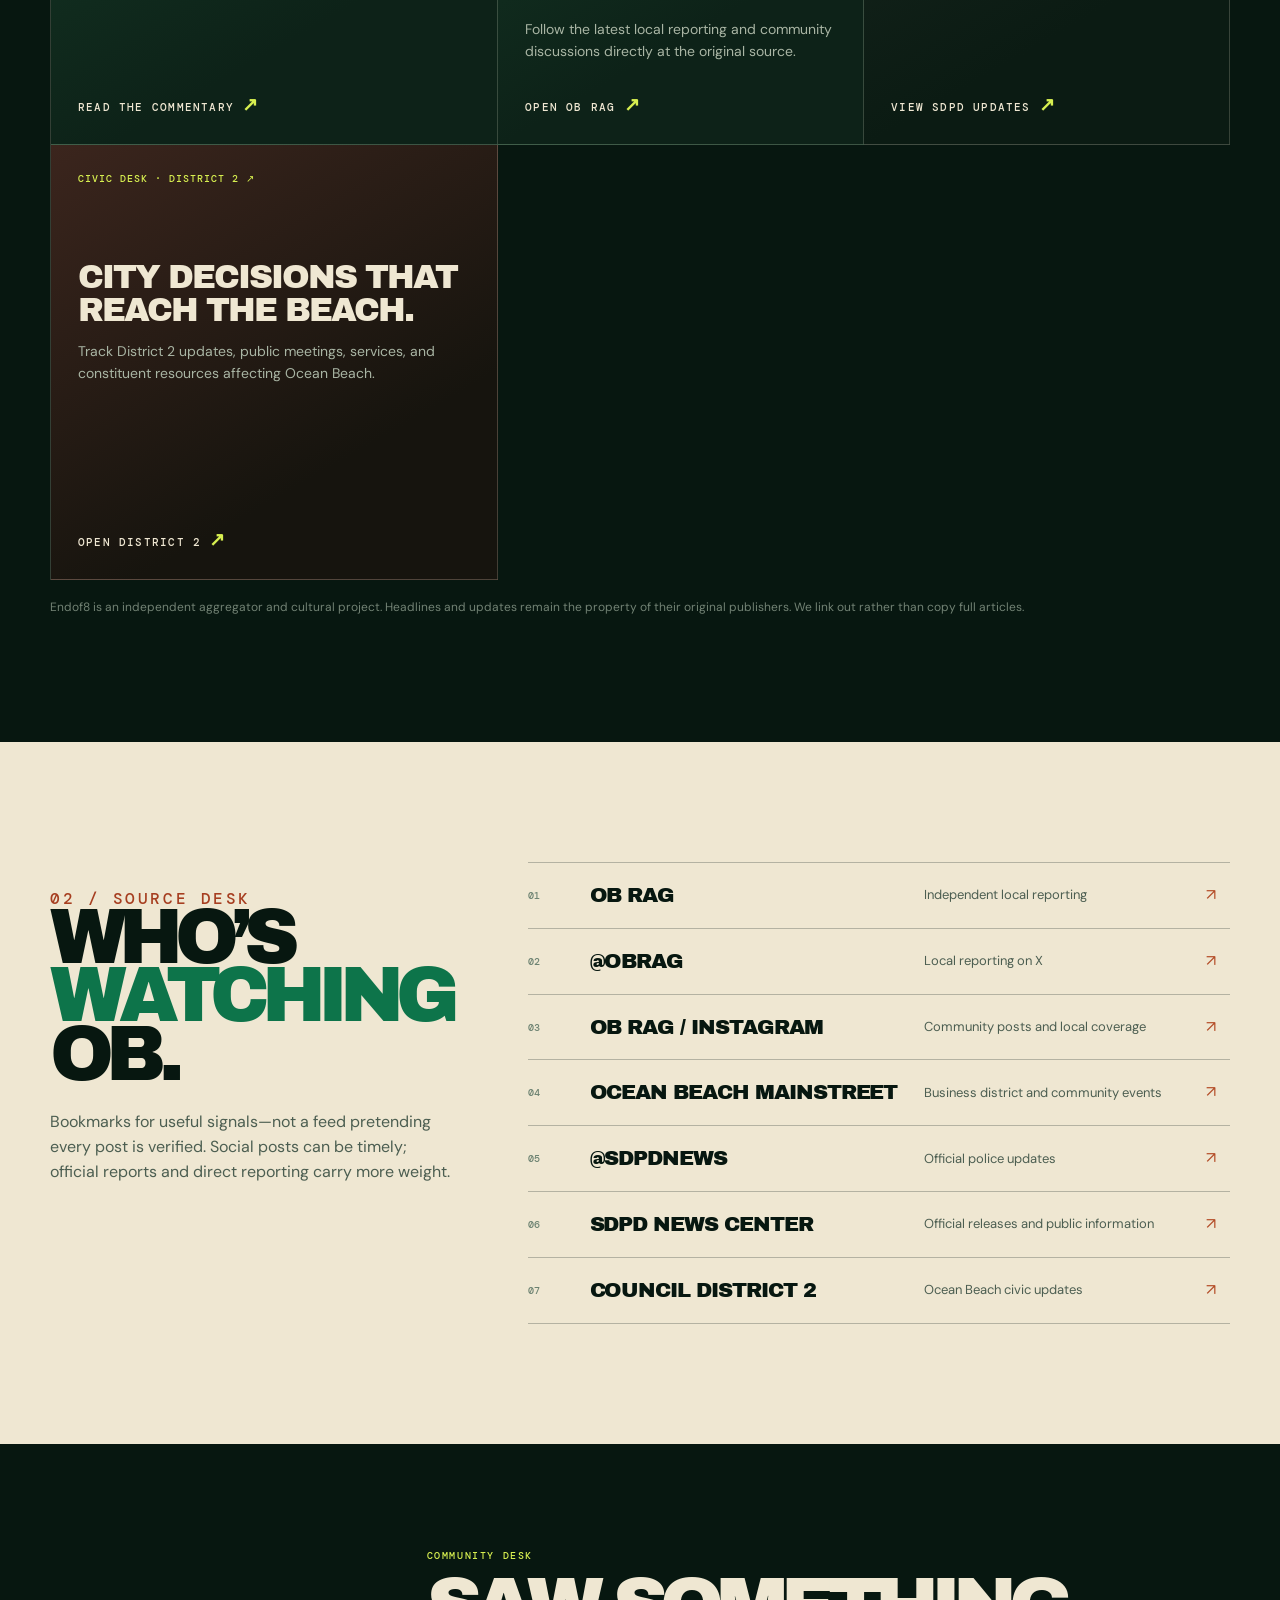
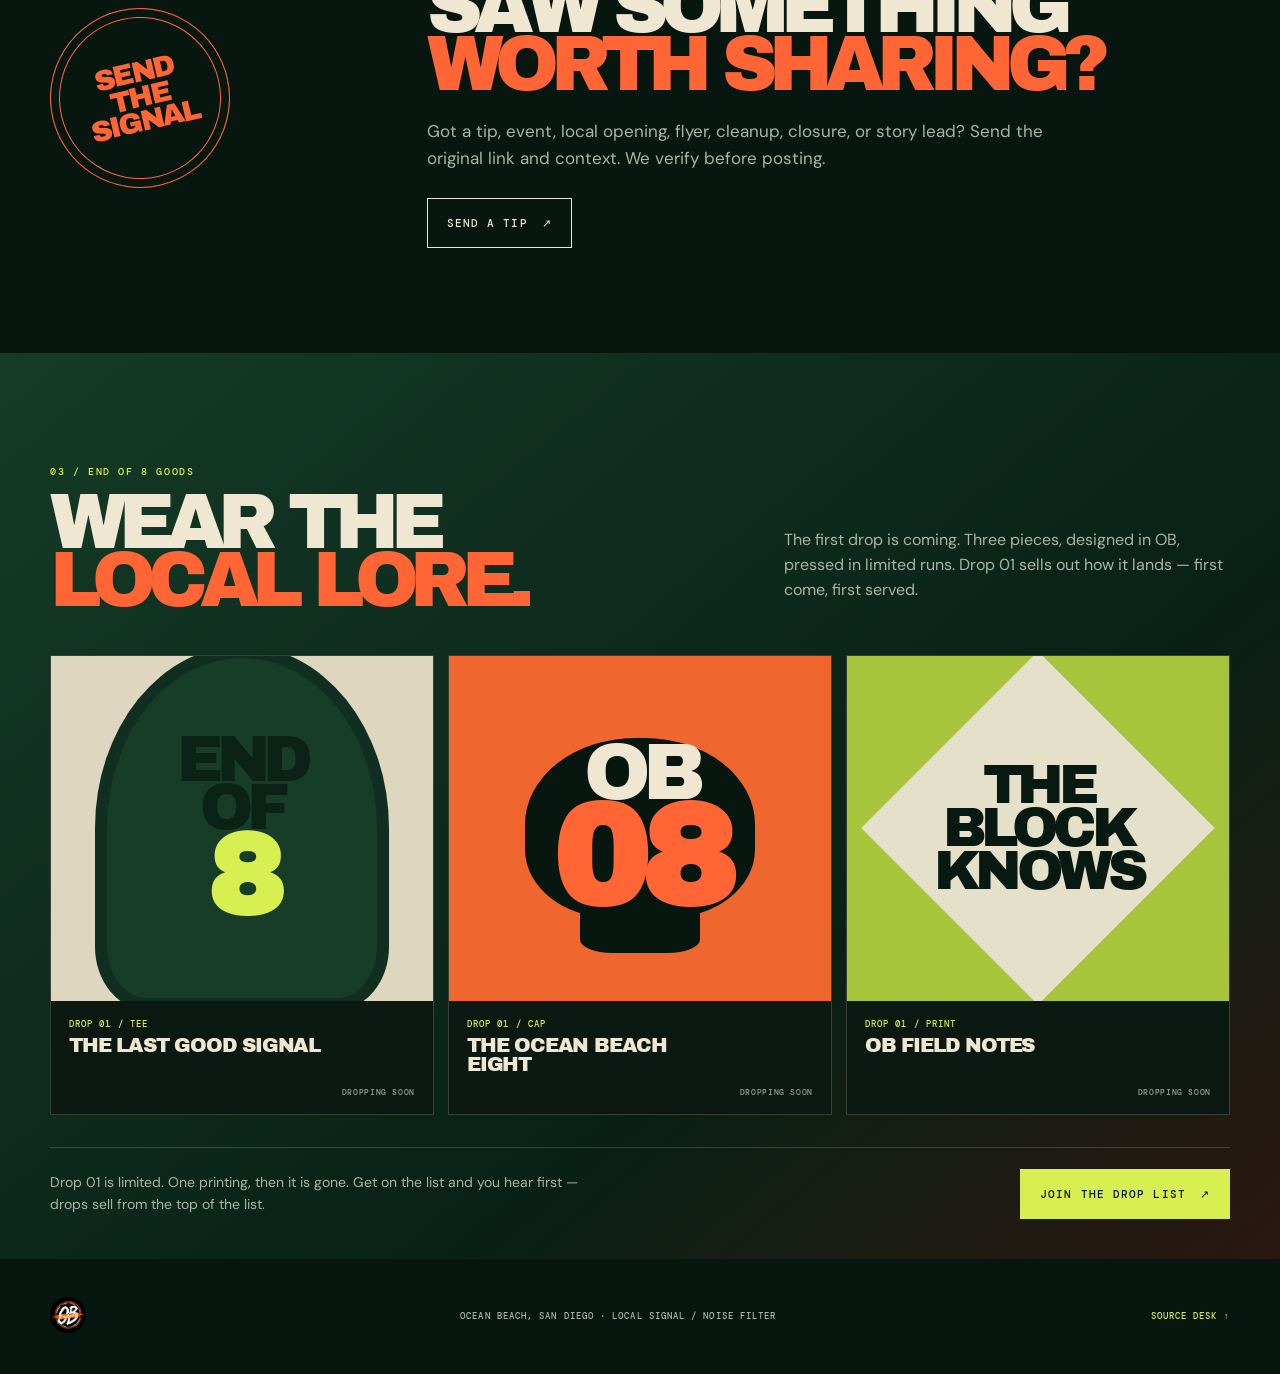
==== commit 9526b257: "Feature approved surveillance commentary on Endof8 homepage" ====
--- a/index.html
+++ b/index.html
@@ -55,6 +55,12 @@
         <p>Fresh links and context from independent local reporting, official city notices, and public community channels. Open the source to read the full reporting.</p>
       </div>
       <div class="story-grid">
+        <a class="story story--lead" href="commentary/who-protects-you-when-protection-becomes-surveillance.html">
+          <span class="story-meta">COMMENTARY · JOSEPH CALITOY · NOV 13, 2026</span>
+          <h3>Who Protects You When Protection Becomes Surveillance?</h3>
+          <p>Calling something a public-safety tool does not settle whether every use of it serves the public.</p>
+          <span class="story-link">READ THE COMMENTARY <b>↗</b></span>
+        </a>
         <a class="story story--lead" href="https://obrag.org" target="_blank" rel="noreferrer">
           <span class="story-meta">LOCAL REPORTING · OB RAG ↗</span>
           <h3>Independent reporting from Ocean Beach, the Peninsula, and San Diego’s beach communities.</h3>
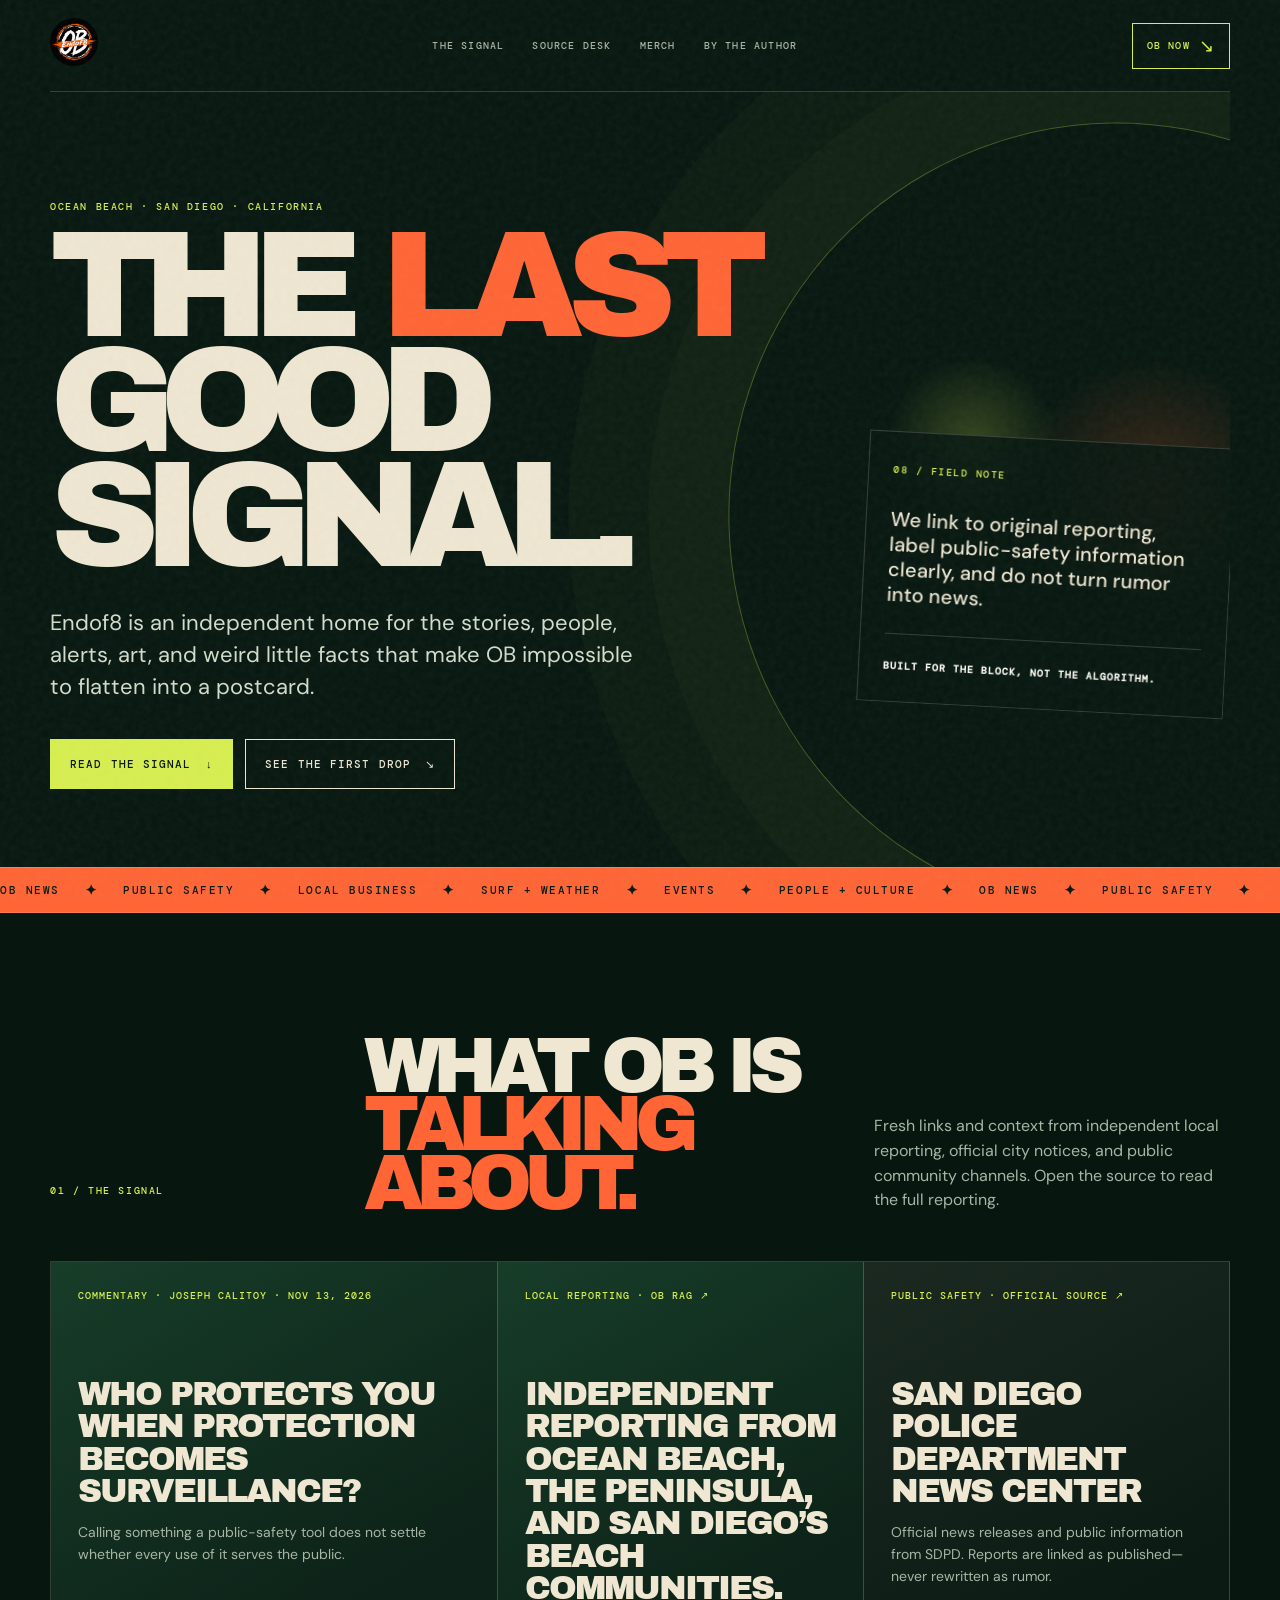
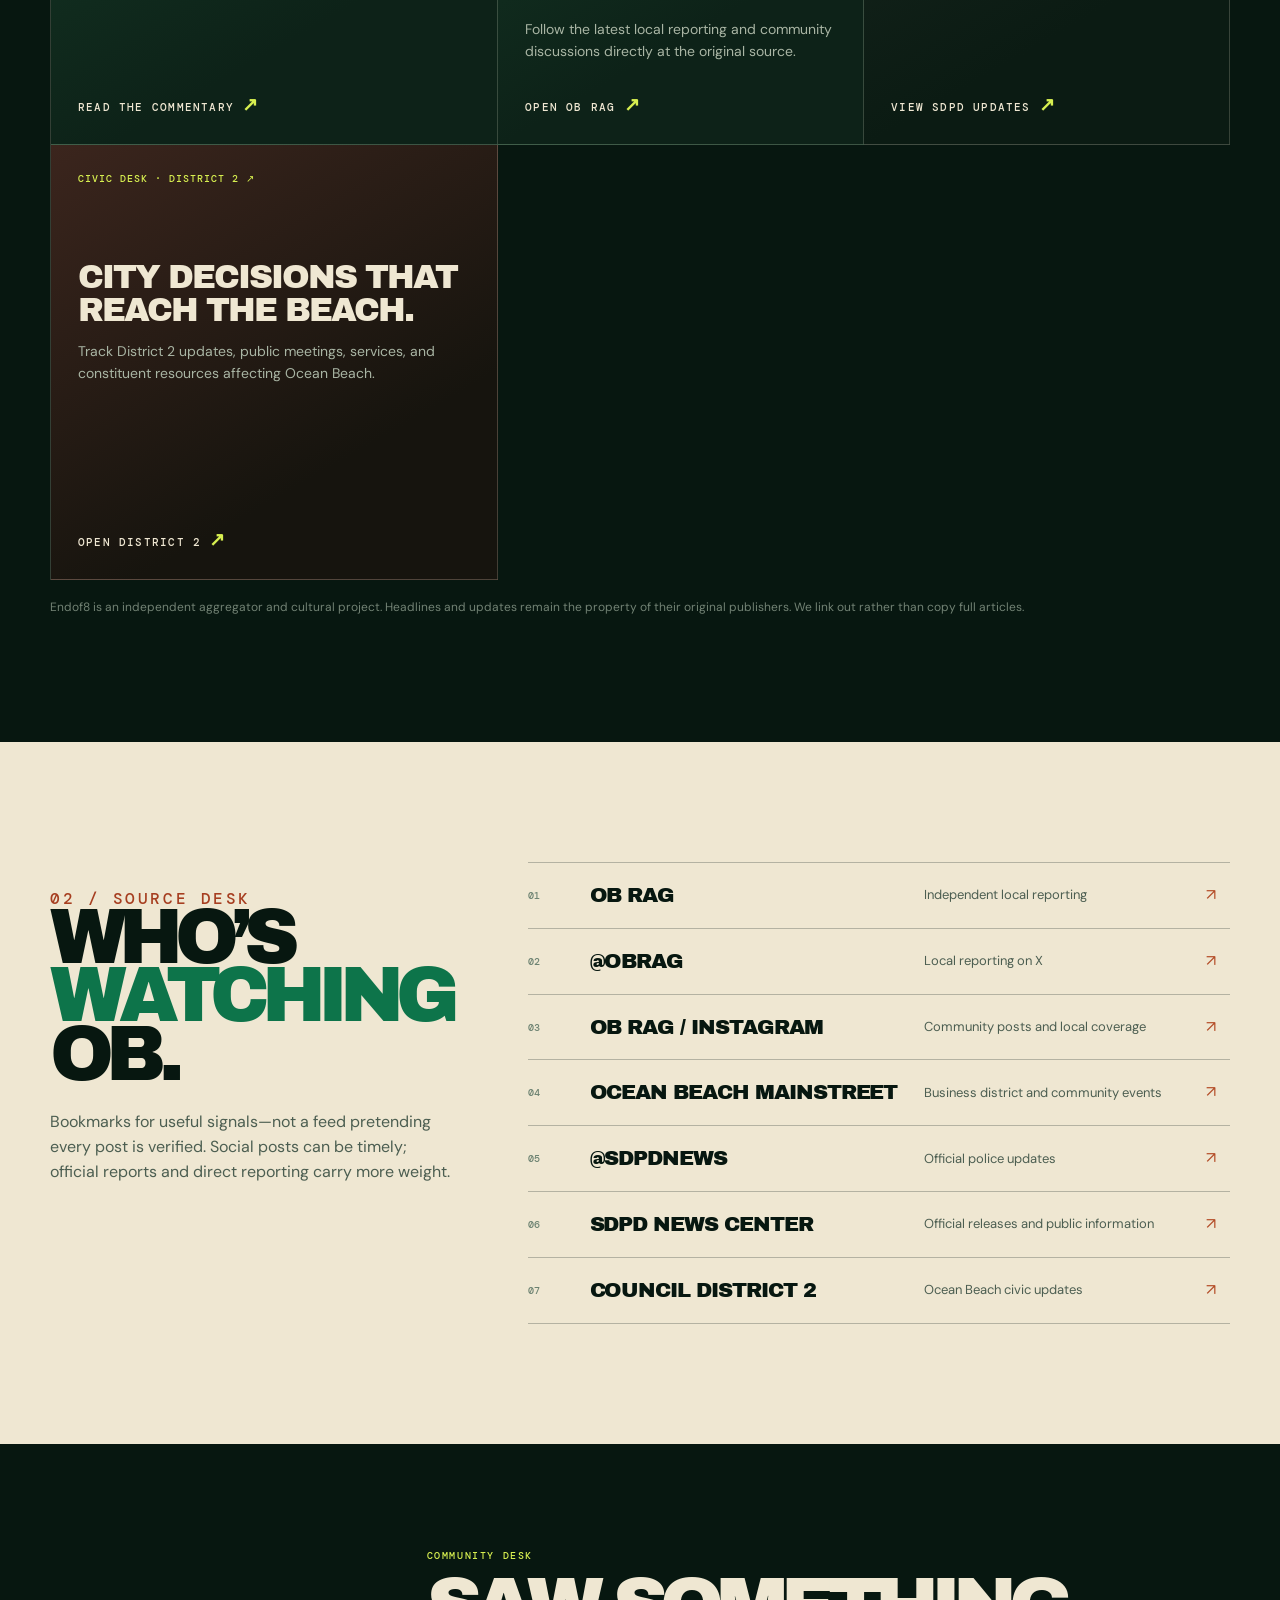
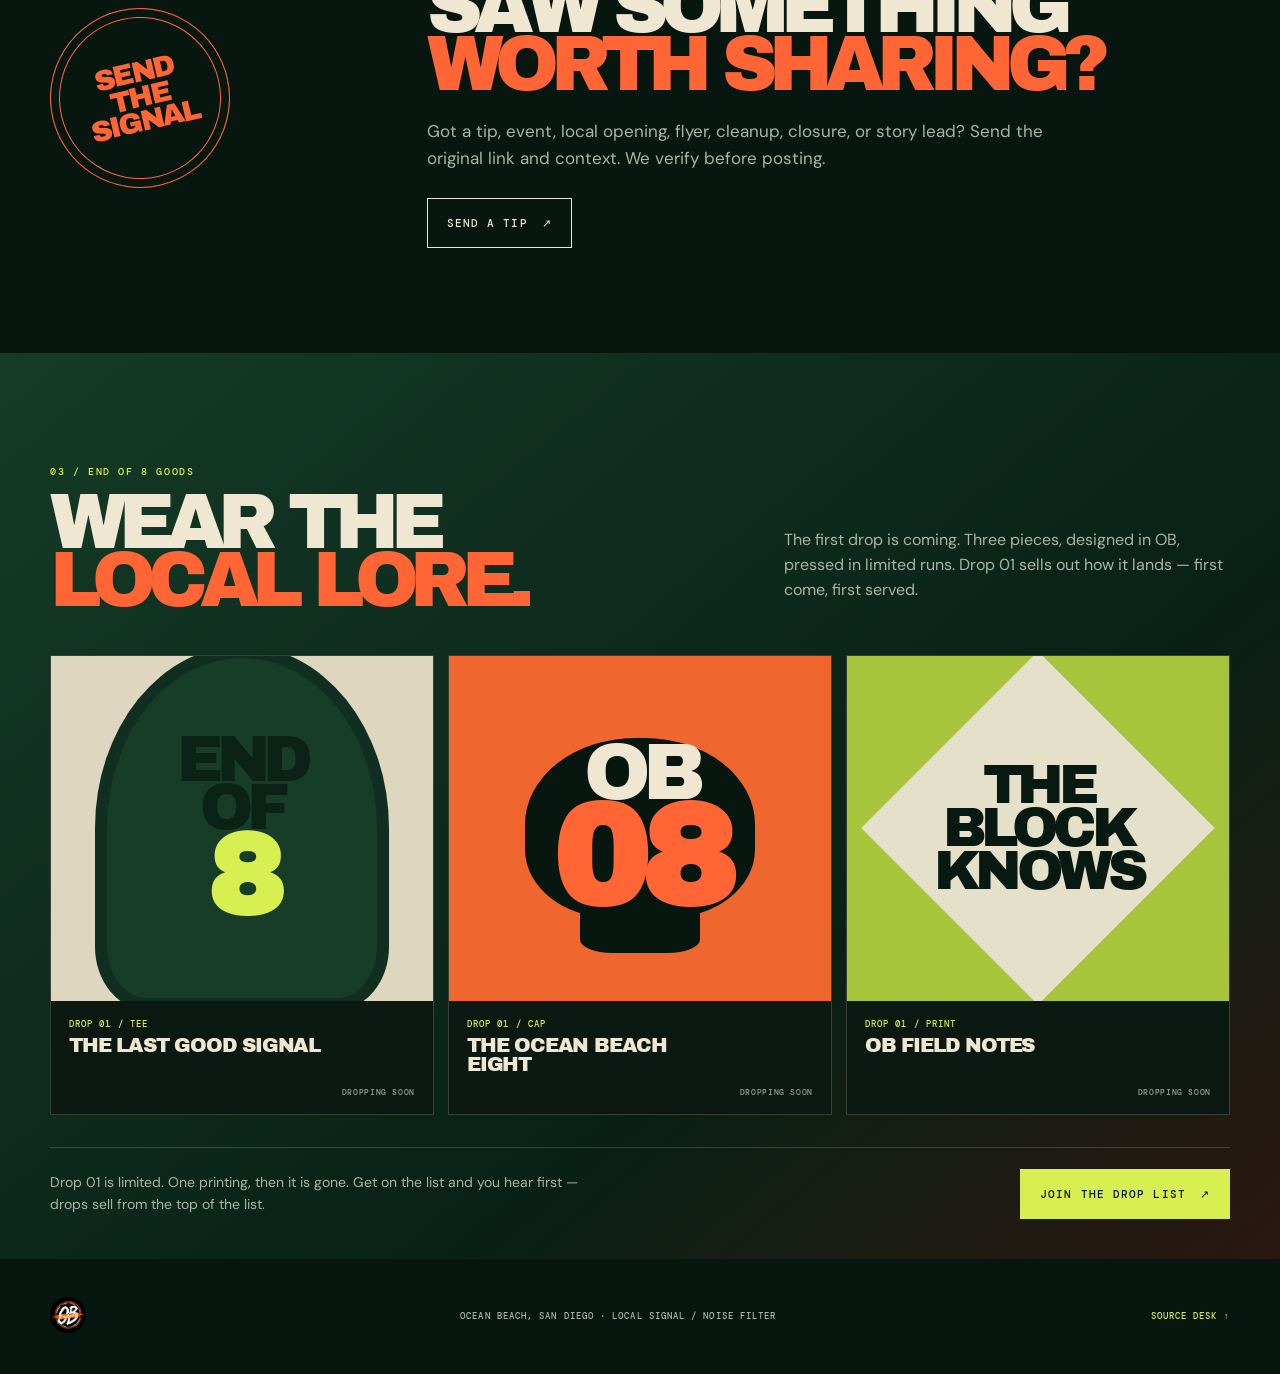
==== commit eb587d76: "Add author page to Endof8 navigation" ====
--- a/index.html
+++ b/index.html
@@ -21,6 +21,7 @@
       <a href="#signal">The signal</a>
       <a href="#sources">Source desk</a>
       <a href="#store">Merch</a>
+      <a href="/author">By the author</a>
     </nav>
     <a class="menu-cta" href="#sources">OB NOW <i>↘</i></a>
   </header>
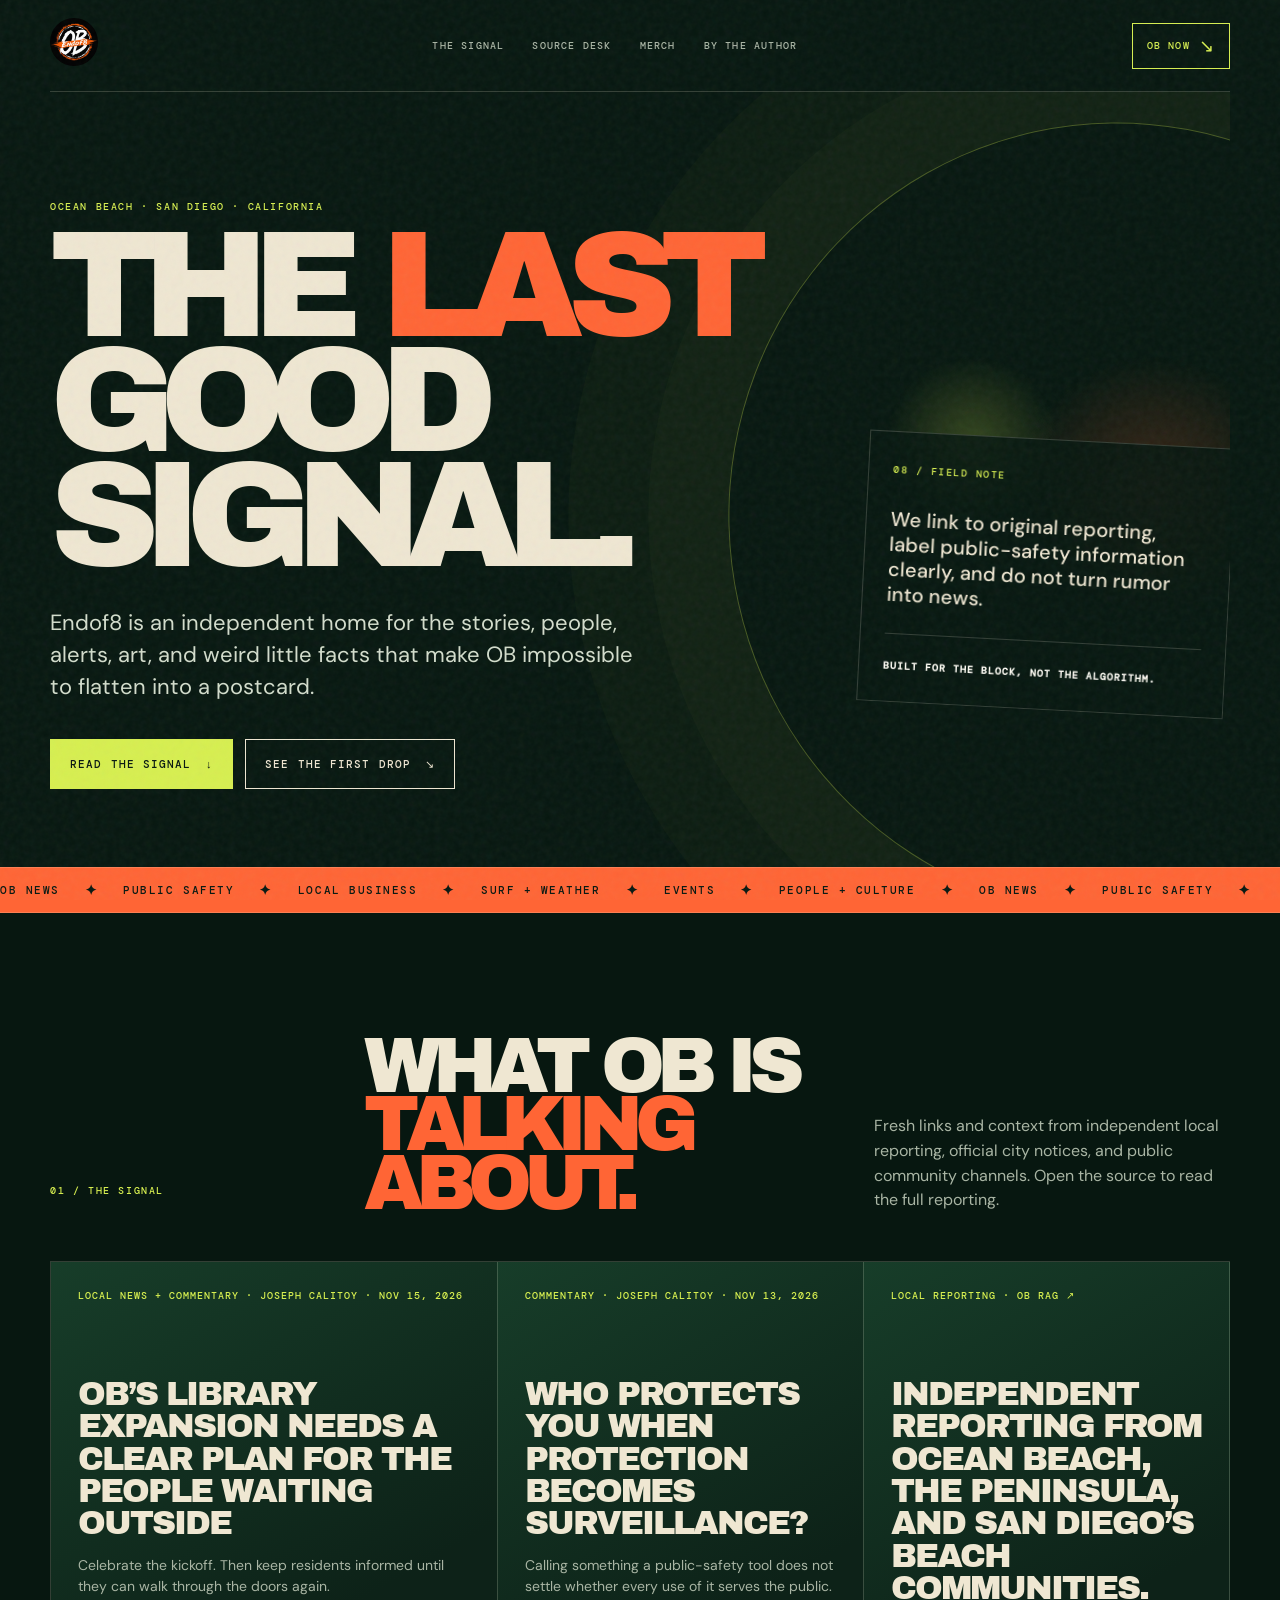
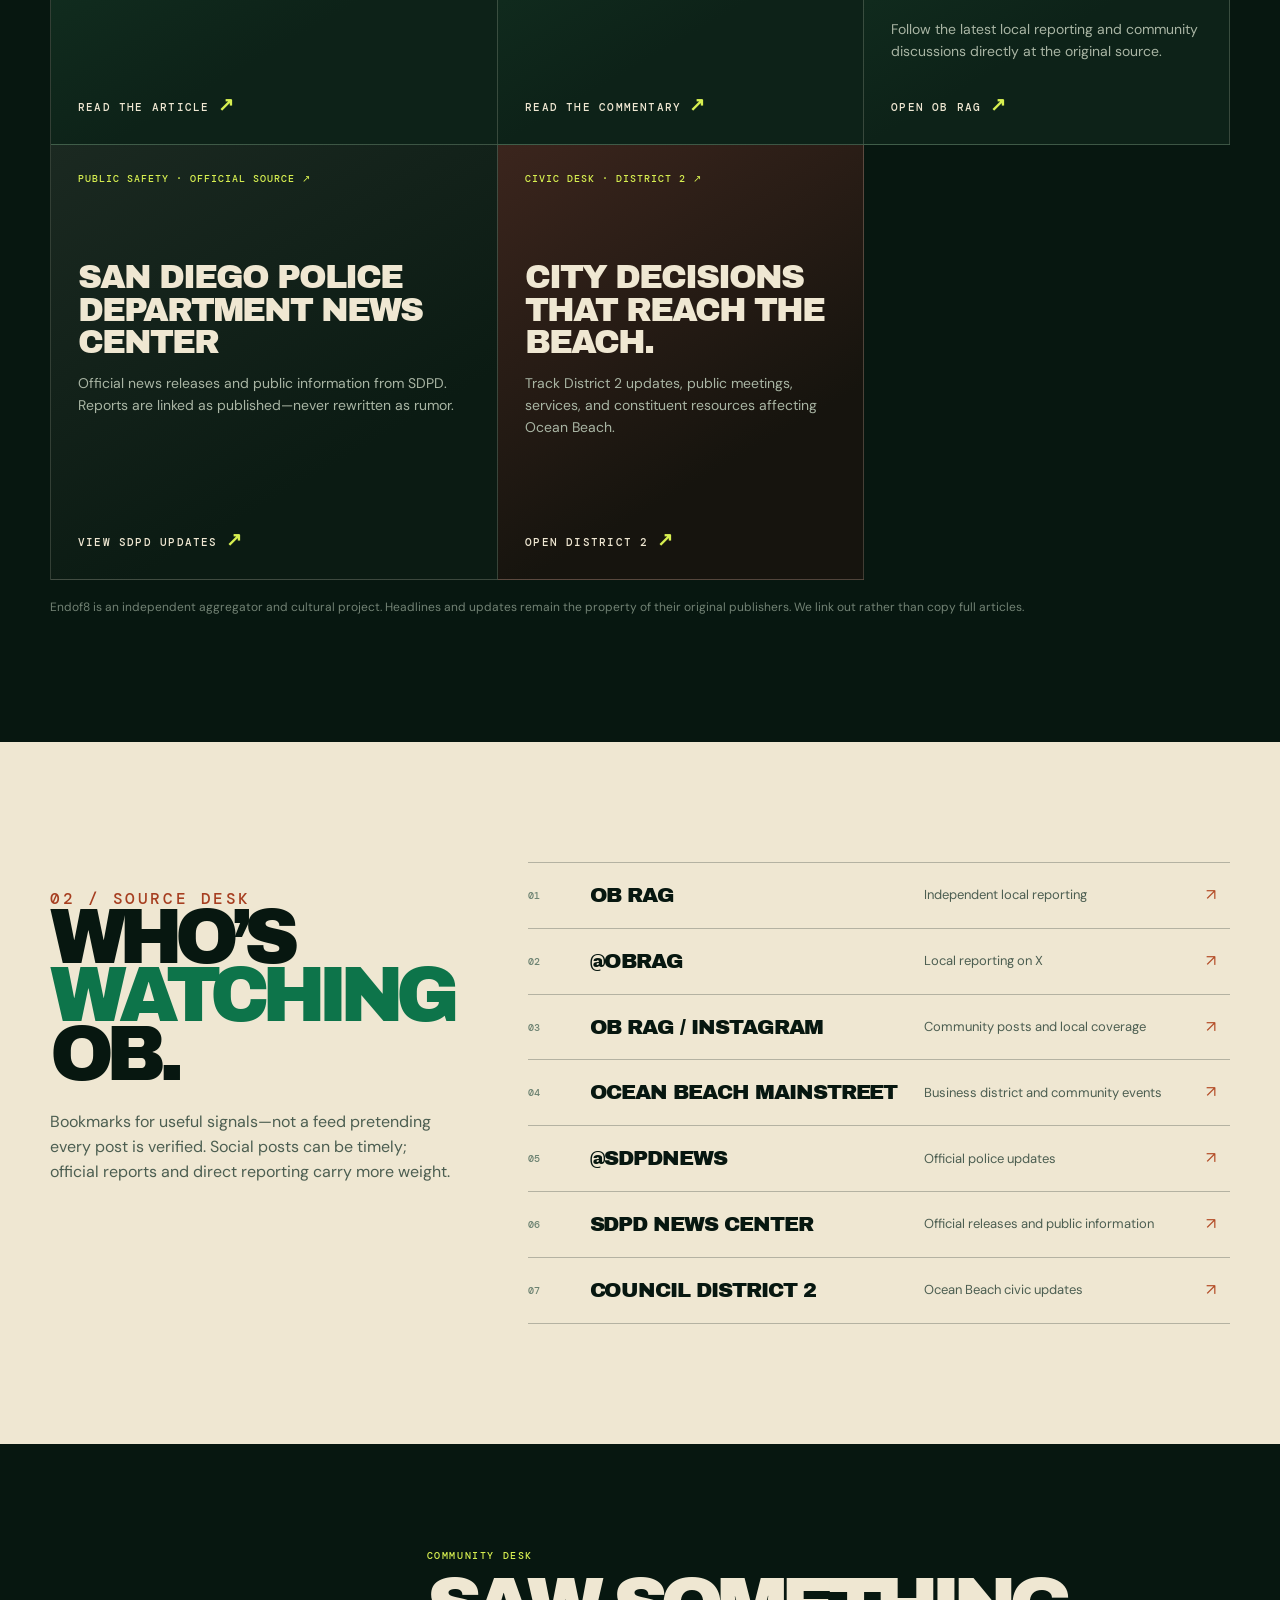
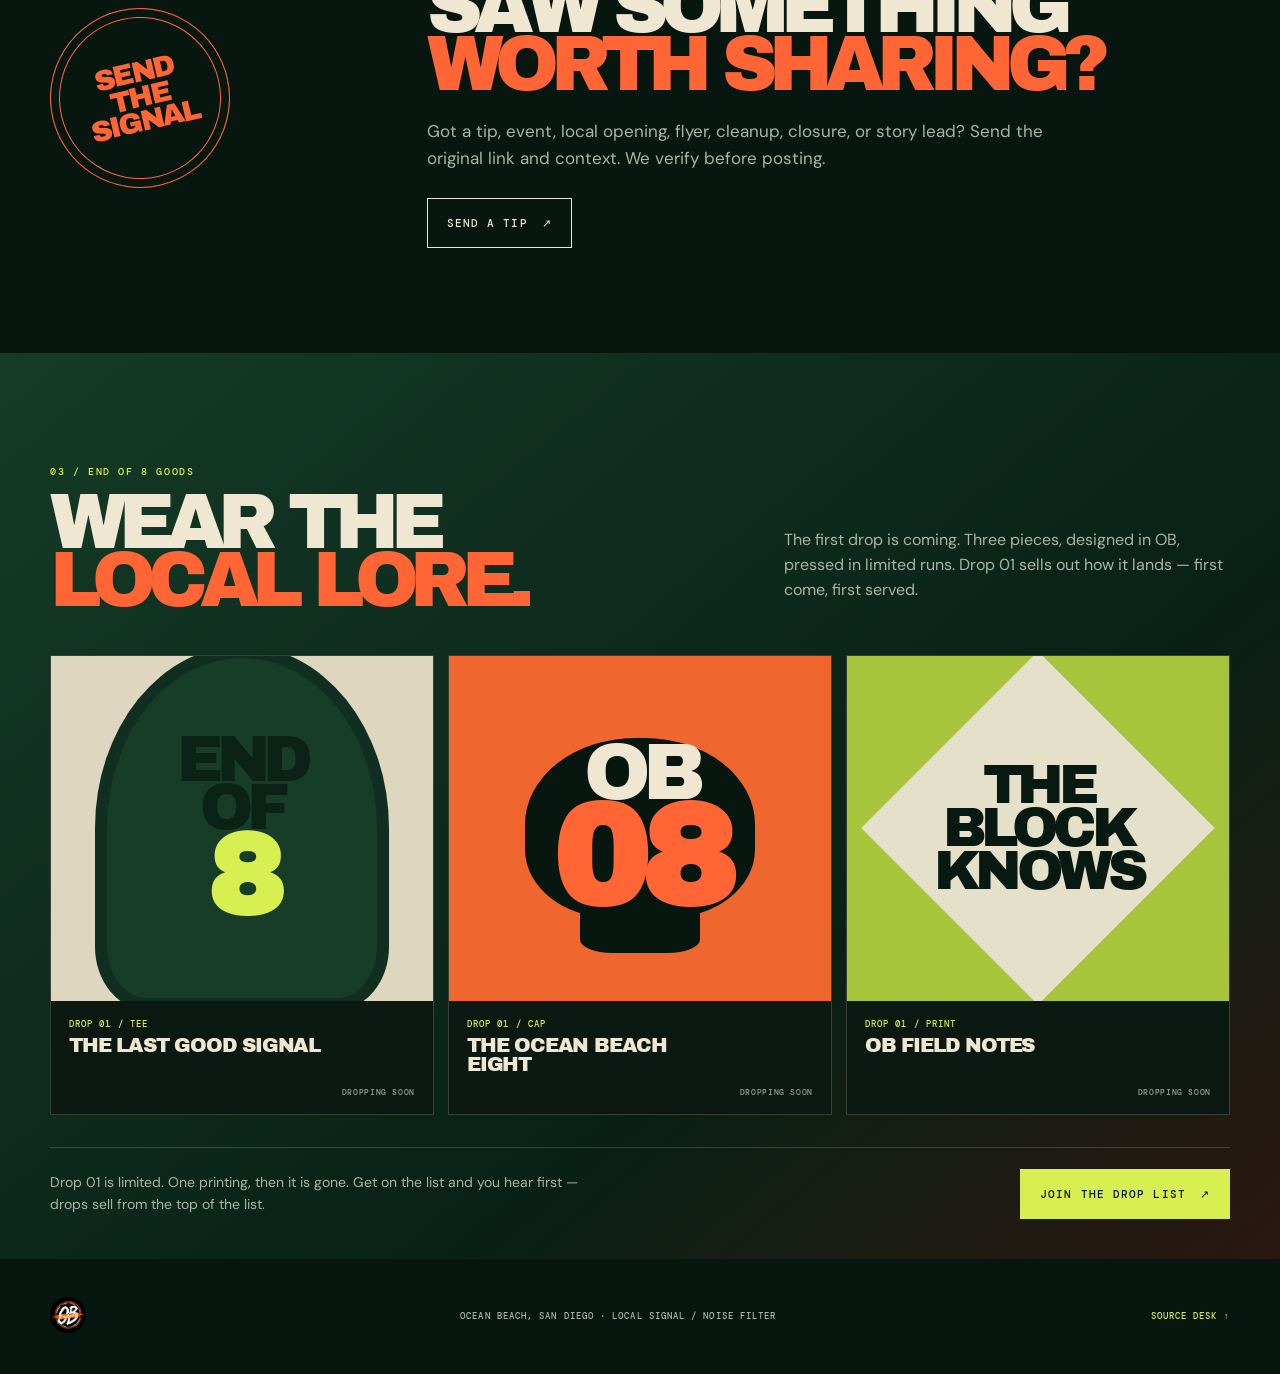
==== commit 24388355: "Feature approved library expansion article on Endof8" ====
--- a/index.html
+++ b/index.html
@@ -56,6 +56,12 @@
         <p>Fresh links and context from independent local reporting, official city notices, and public community channels. Open the source to read the full reporting.</p>
       </div>
       <div class="story-grid">
+        <a class="story story--lead" href="commentary/ob-library-expansion-needs-a-clear-plan.html">
+          <span class="story-meta">LOCAL NEWS + COMMENTARY · JOSEPH CALITOY · NOV 15, 2026</span>
+          <h3>OB’s Library Expansion Needs a Clear Plan for the People Waiting Outside</h3>
+          <p>Celebrate the kickoff. Then keep residents informed until they can walk through the doors again.</p>
+          <span class="story-link">READ THE ARTICLE <b>↗</b></span>
+        </a>
         <a class="story story--lead" href="commentary/who-protects-you-when-protection-becomes-surveillance.html">
           <span class="story-meta">COMMENTARY · JOSEPH CALITOY · NOV 13, 2026</span>
           <h3>Who Protects You When Protection Becomes Surveillance?</h3>
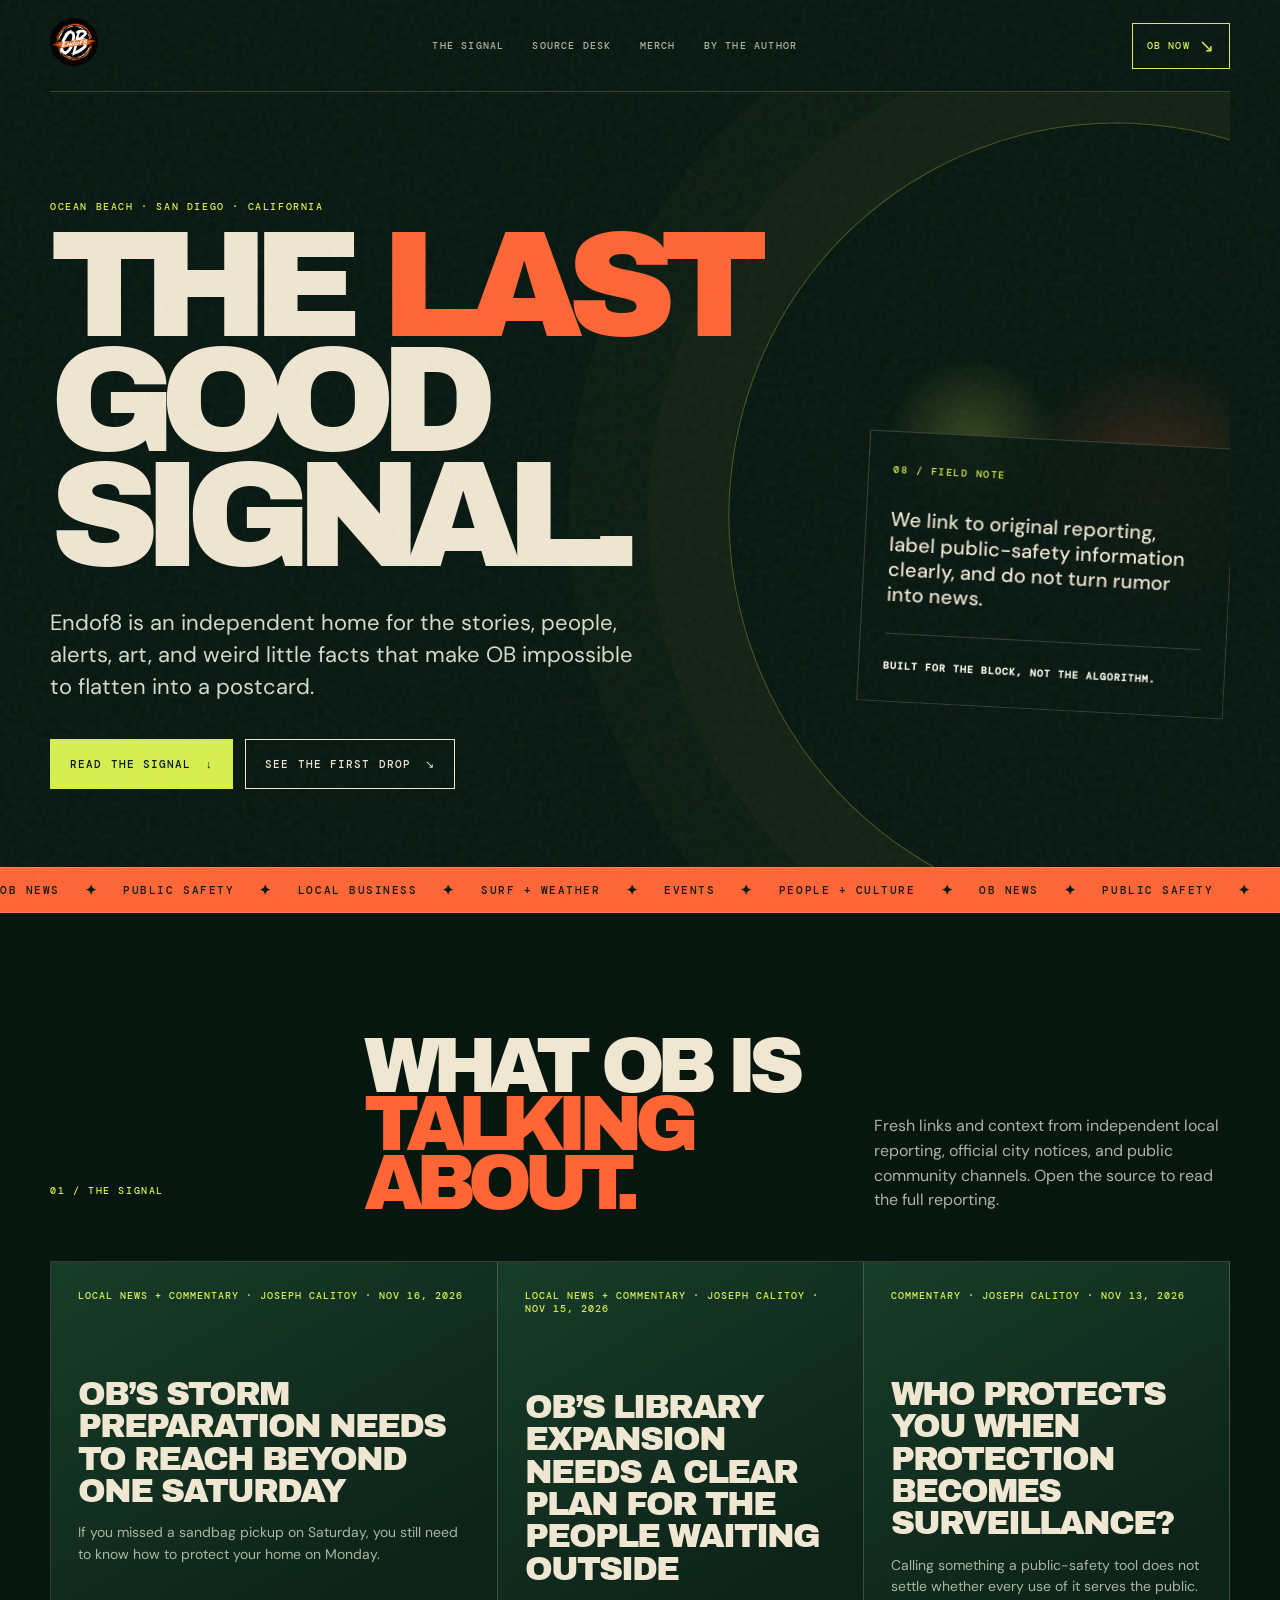
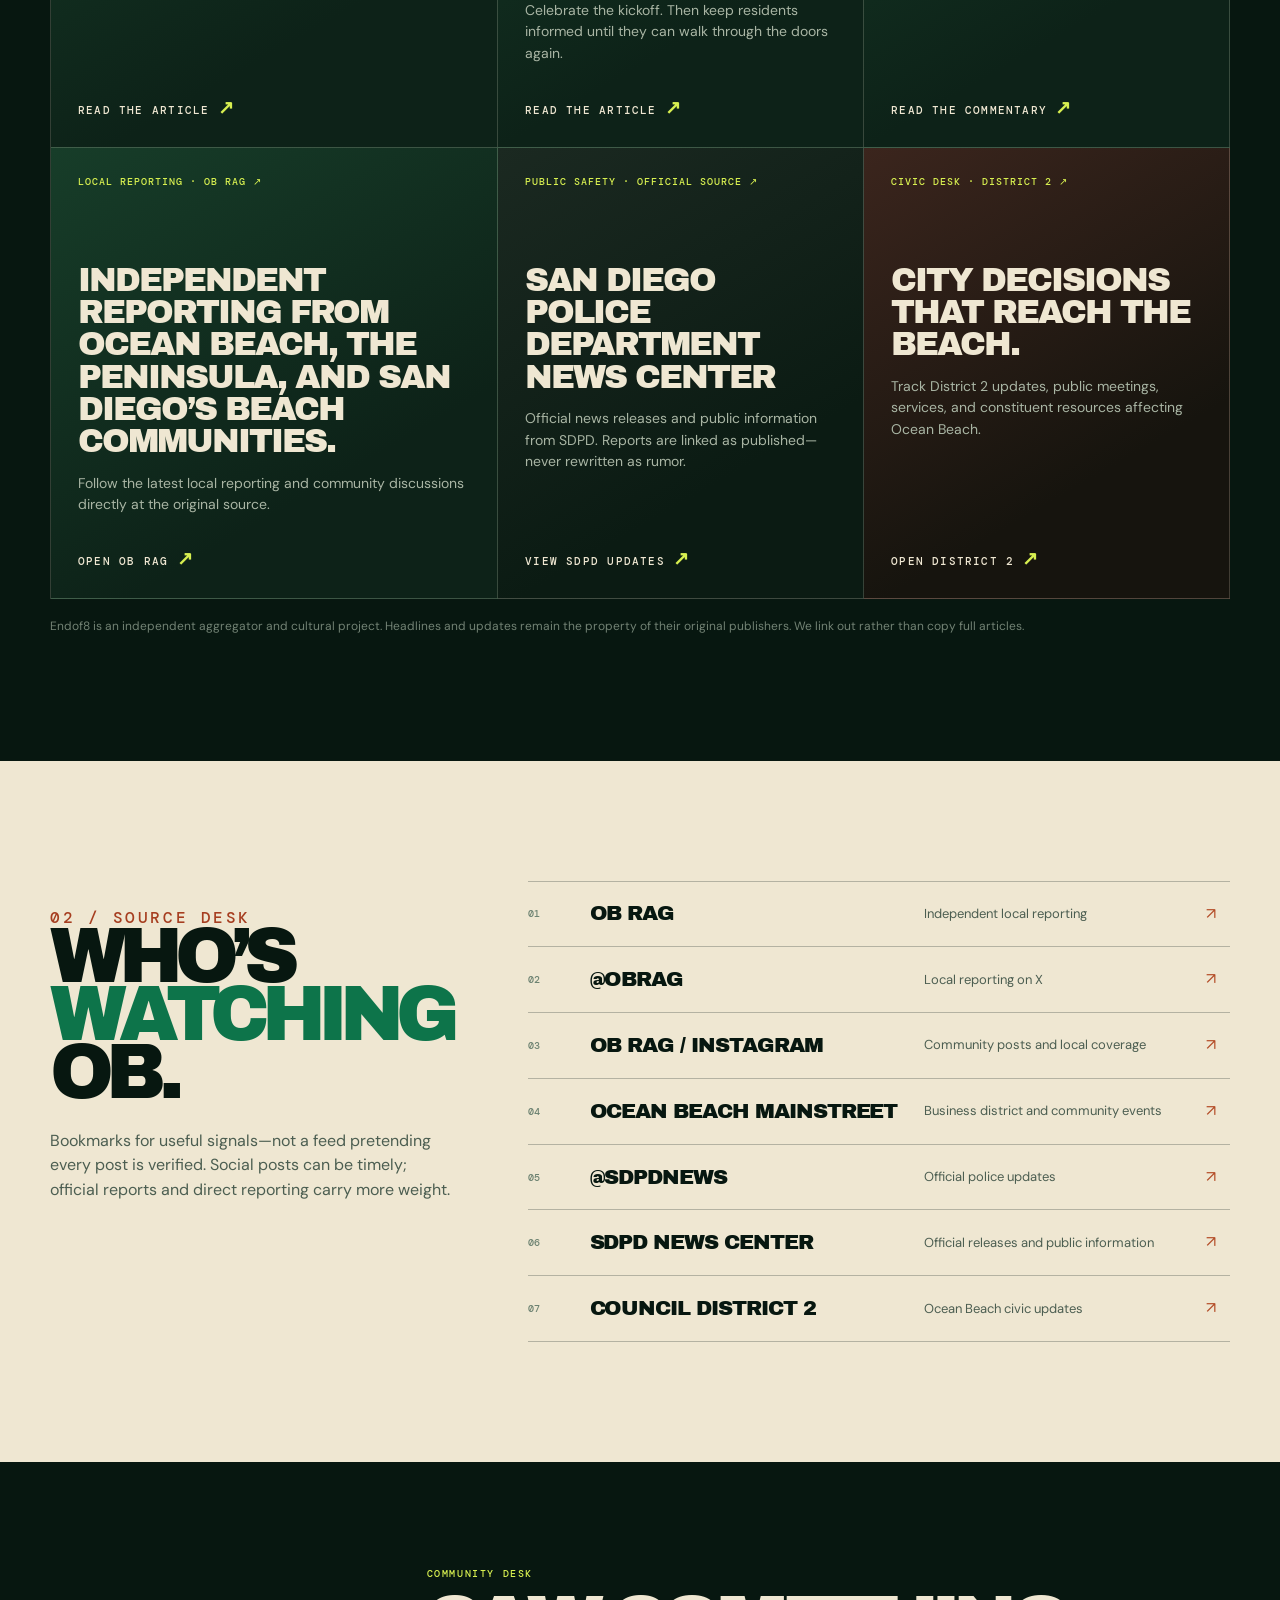
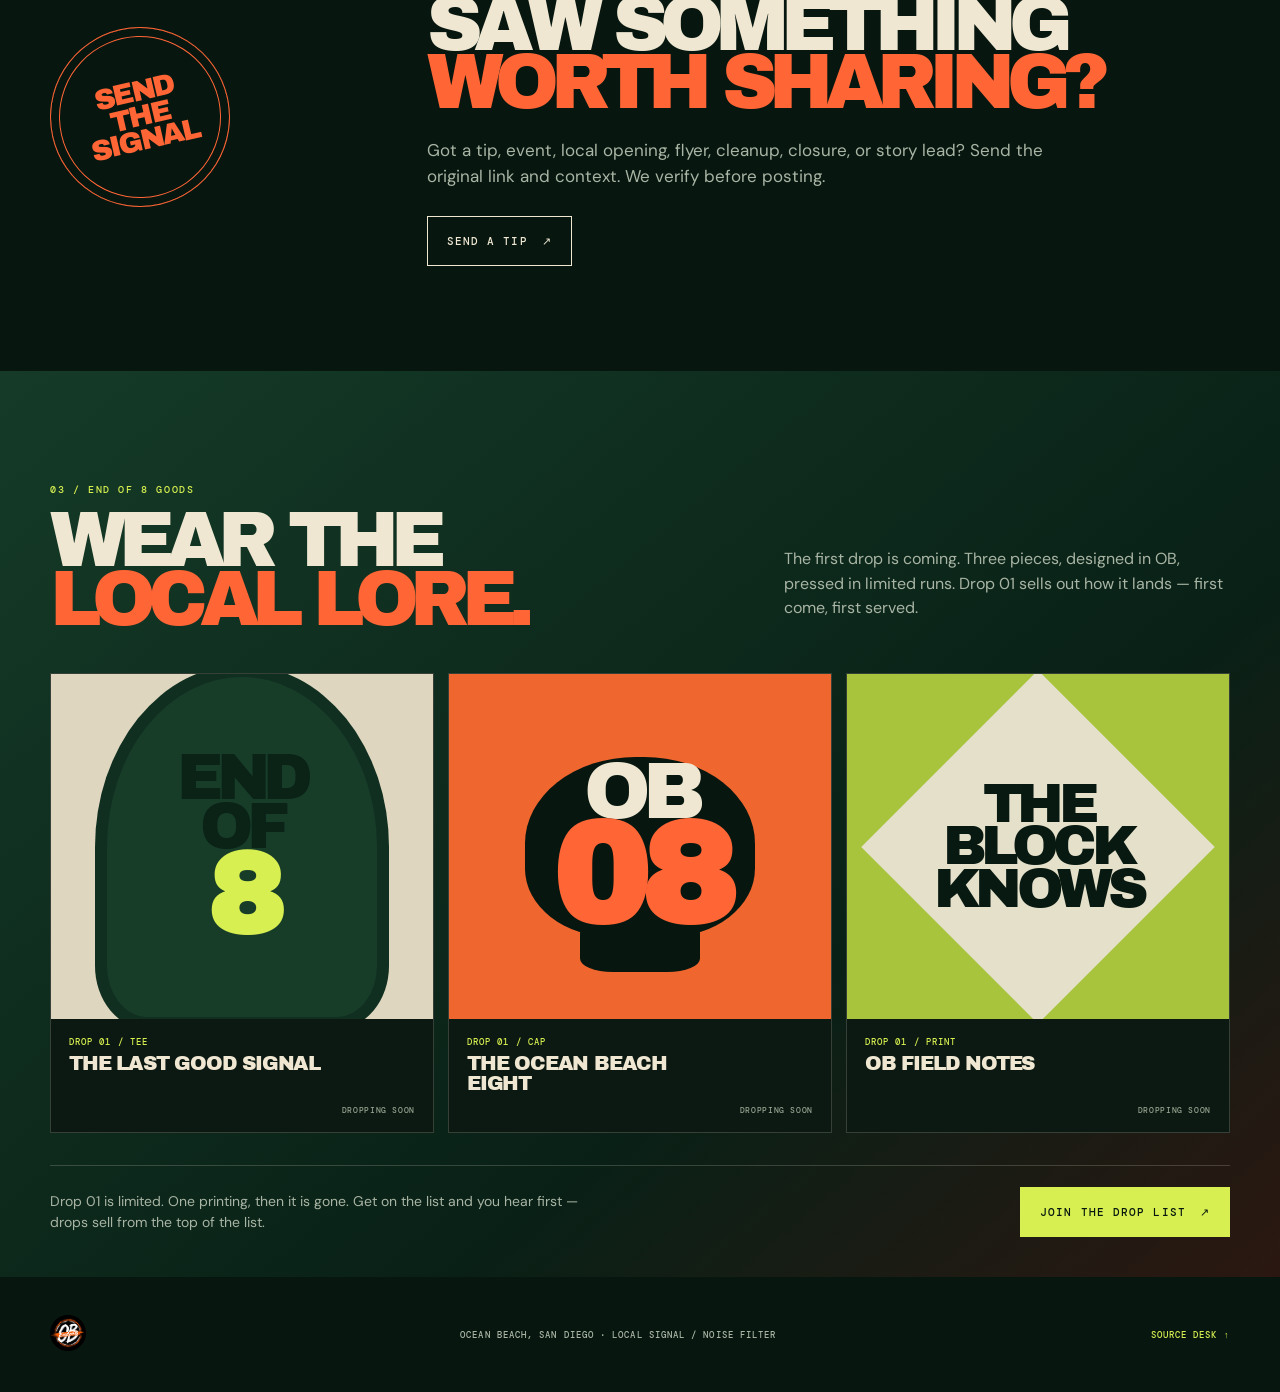
==== commit cc81ea6b: "Publish approved OB storm preparation commentary" ====
--- a/index.html
+++ b/index.html
@@ -56,6 +56,12 @@
         <p>Fresh links and context from independent local reporting, official city notices, and public community channels. Open the source to read the full reporting.</p>
       </div>
       <div class="story-grid">
+        <a class="story story--lead" href="commentary/ob-storm-preparation-needs-to-reach-beyond-one-saturday.html">
+          <span class="story-meta">LOCAL NEWS + COMMENTARY · JOSEPH CALITOY · NOV 16, 2026</span>
+          <h3>OB’s Storm Preparation Needs to Reach Beyond One Saturday</h3>
+          <p>If you missed a sandbag pickup on Saturday, you still need to know how to protect your home on Monday.</p>
+          <span class="story-link">READ THE ARTICLE <b>↗</b></span>
+        </a>
         <a class="story story--lead" href="commentary/ob-library-expansion-needs-a-clear-plan.html">
           <span class="story-meta">LOCAL NEWS + COMMENTARY · JOSEPH CALITOY · NOV 15, 2026</span>
           <h3>OB’s Library Expansion Needs a Clear Plan for the People Waiting Outside</h3>
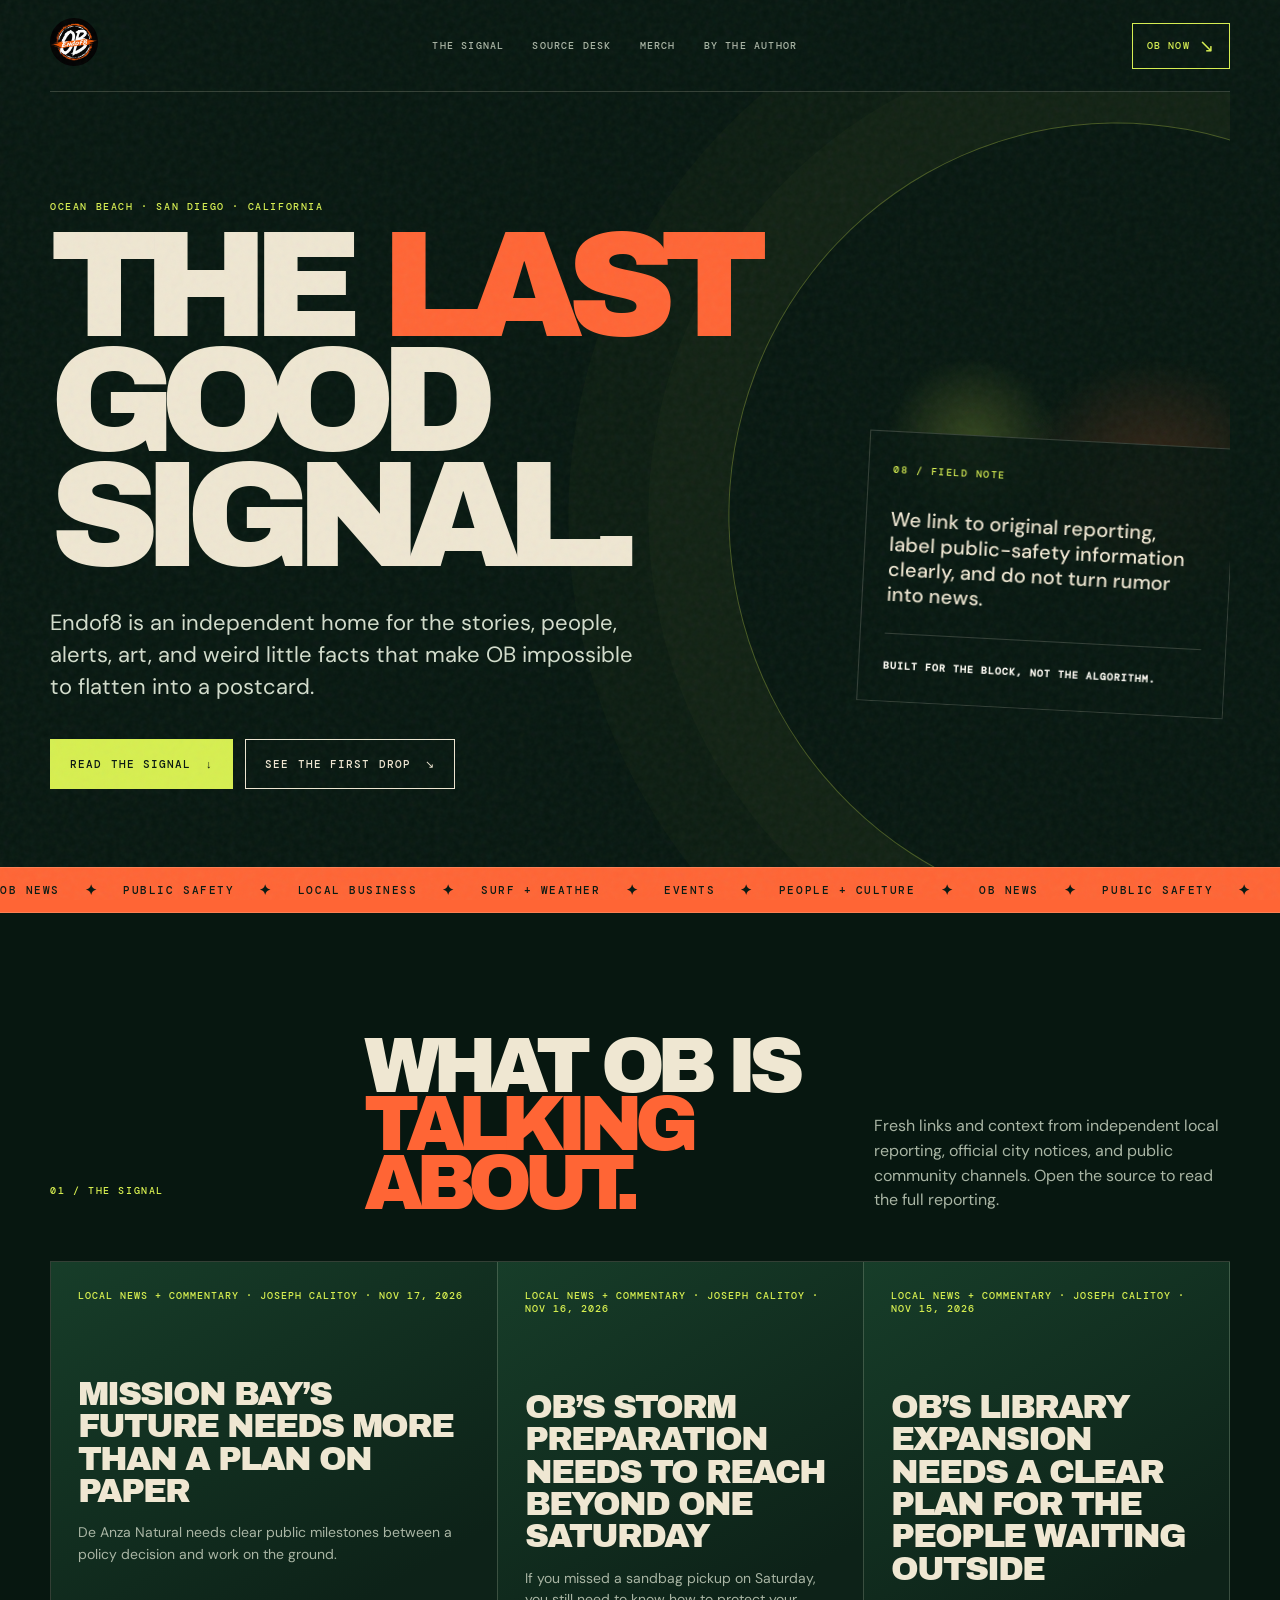
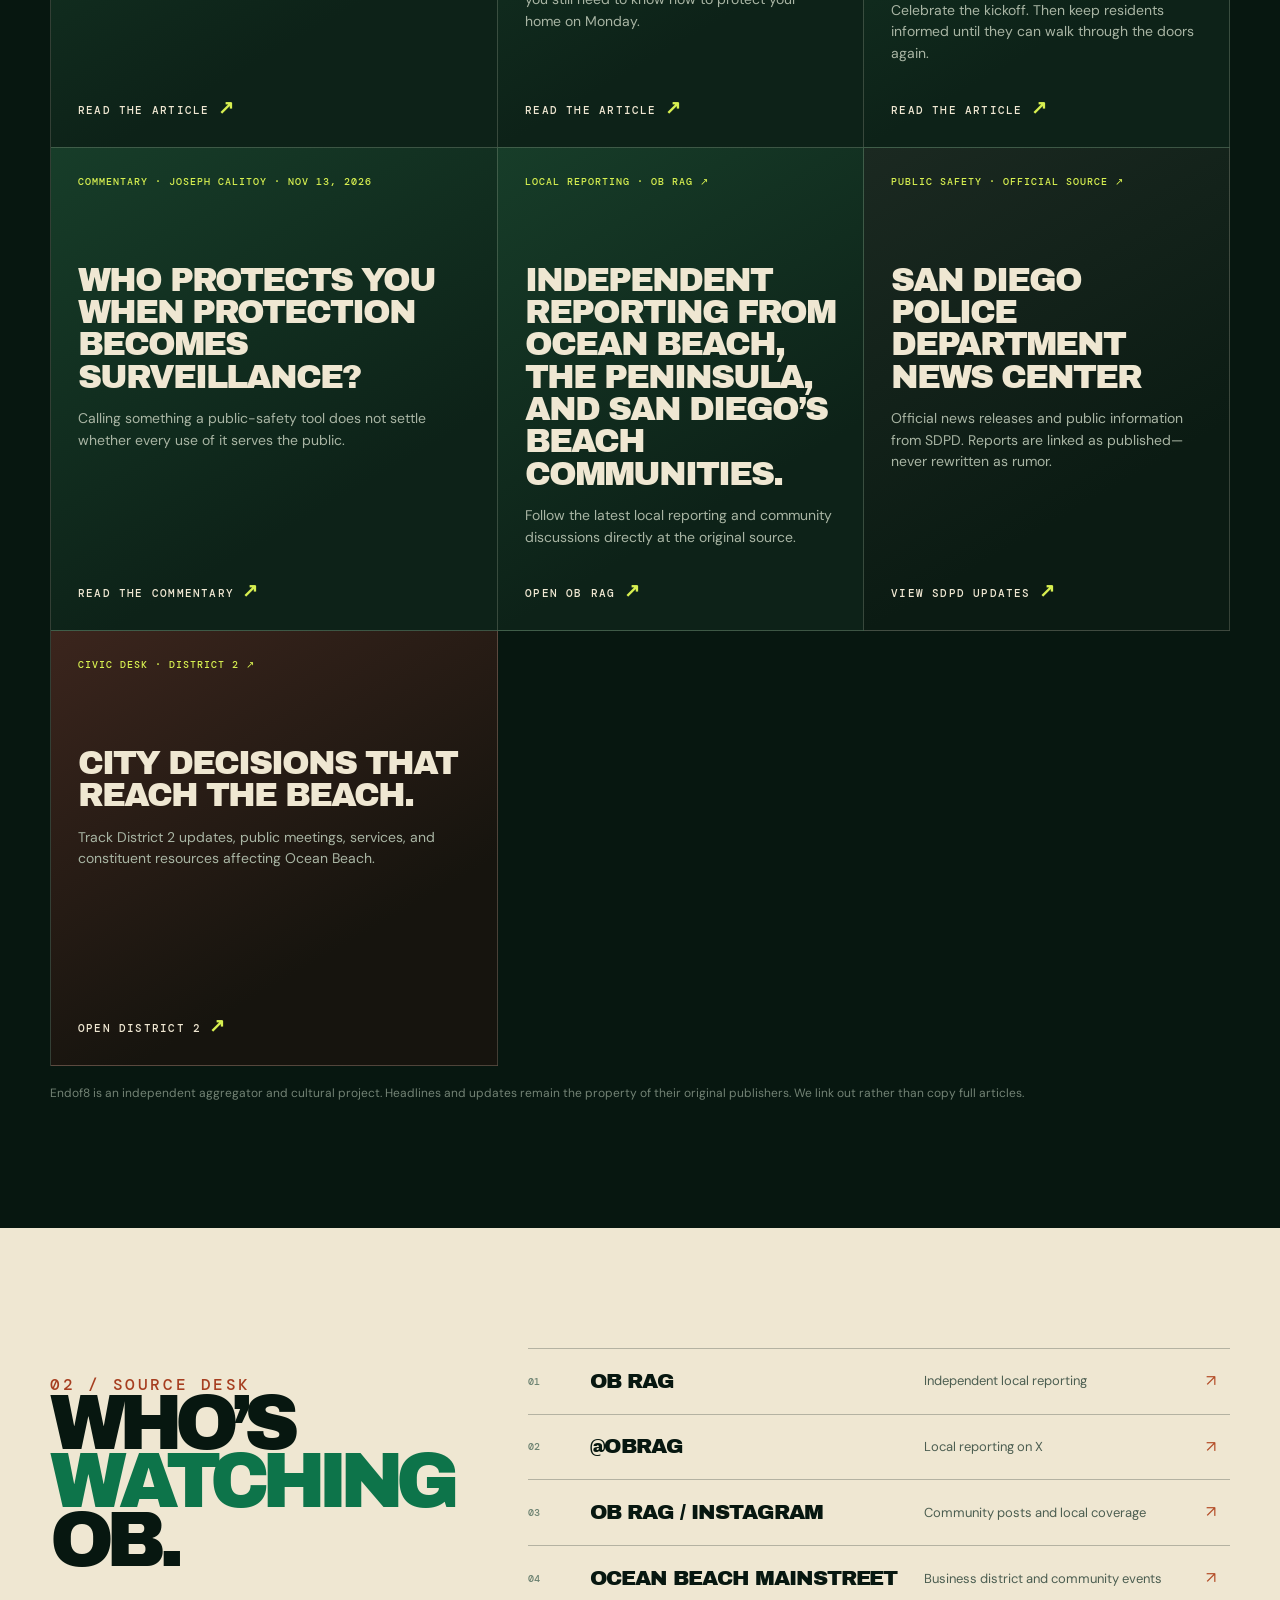
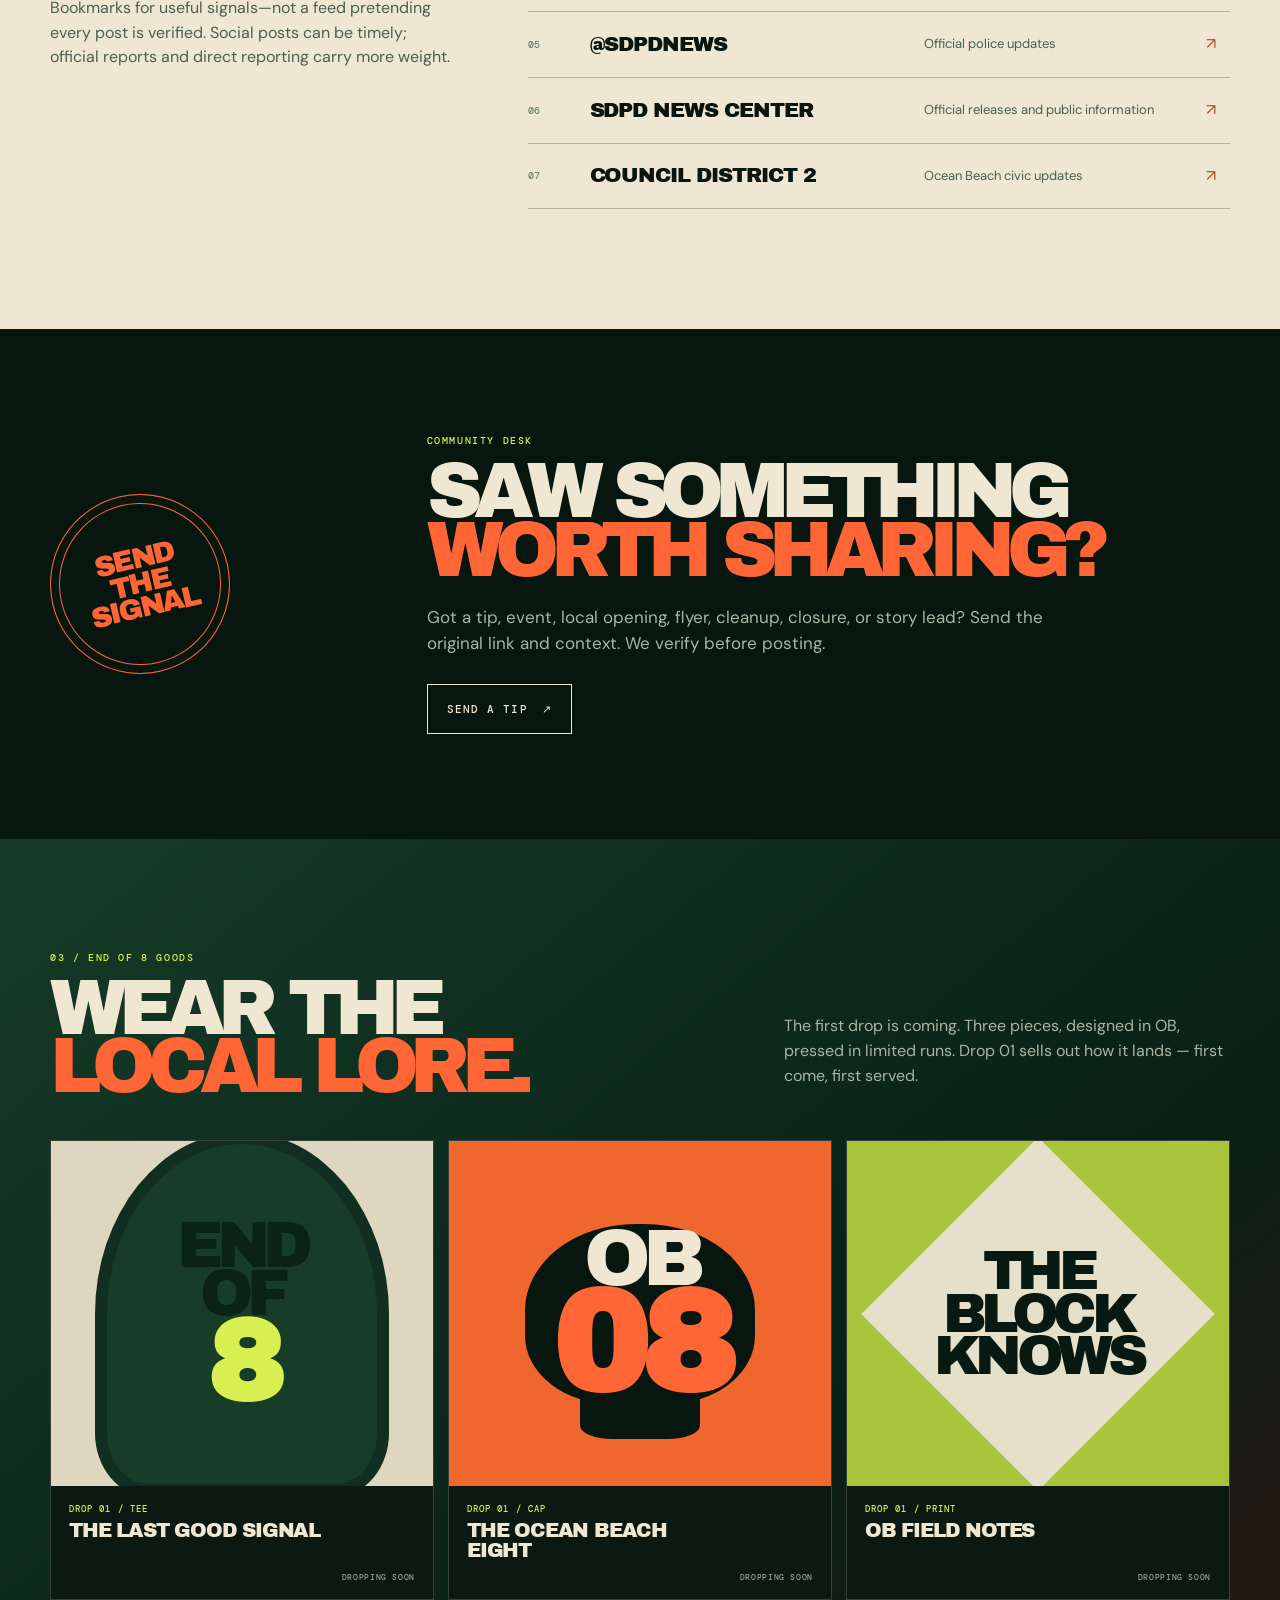
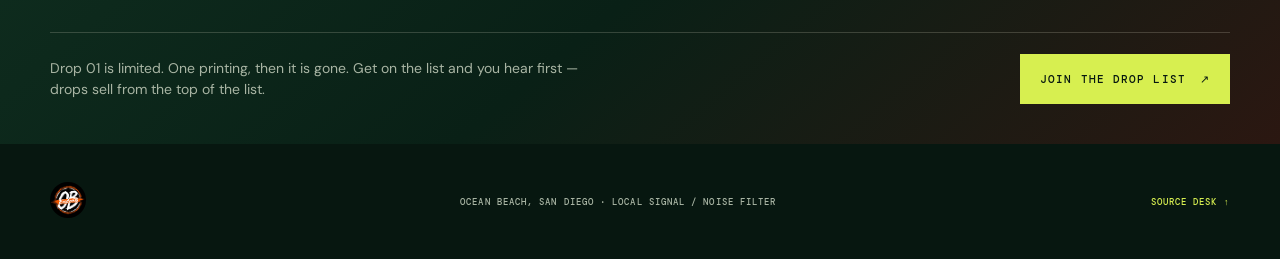
==== commit 5e930e2a: "Publish approved De Anza Natural commentary" ====
--- a/index.html
+++ b/index.html
@@ -56,6 +56,12 @@
         <p>Fresh links and context from independent local reporting, official city notices, and public community channels. Open the source to read the full reporting.</p>
       </div>
       <div class="story-grid">
+        <a class="story story--lead" href="commentary/mission-bays-future-needs-more-than-a-plan-on-paper.html">
+          <span class="story-meta">LOCAL NEWS + COMMENTARY · JOSEPH CALITOY · NOV 17, 2026</span>
+          <h3>Mission Bay’s Future Needs More Than a Plan on Paper</h3>
+          <p>De Anza Natural needs clear public milestones between a policy decision and work on the ground.</p>
+          <span class="story-link">READ THE ARTICLE <b>↗</b></span>
+        </a>
         <a class="story story--lead" href="commentary/ob-storm-preparation-needs-to-reach-beyond-one-saturday.html">
           <span class="story-meta">LOCAL NEWS + COMMENTARY · JOSEPH CALITOY · NOV 16, 2026</span>
           <h3>OB’s Storm Preparation Needs to Reach Beyond One Saturday</h3>
